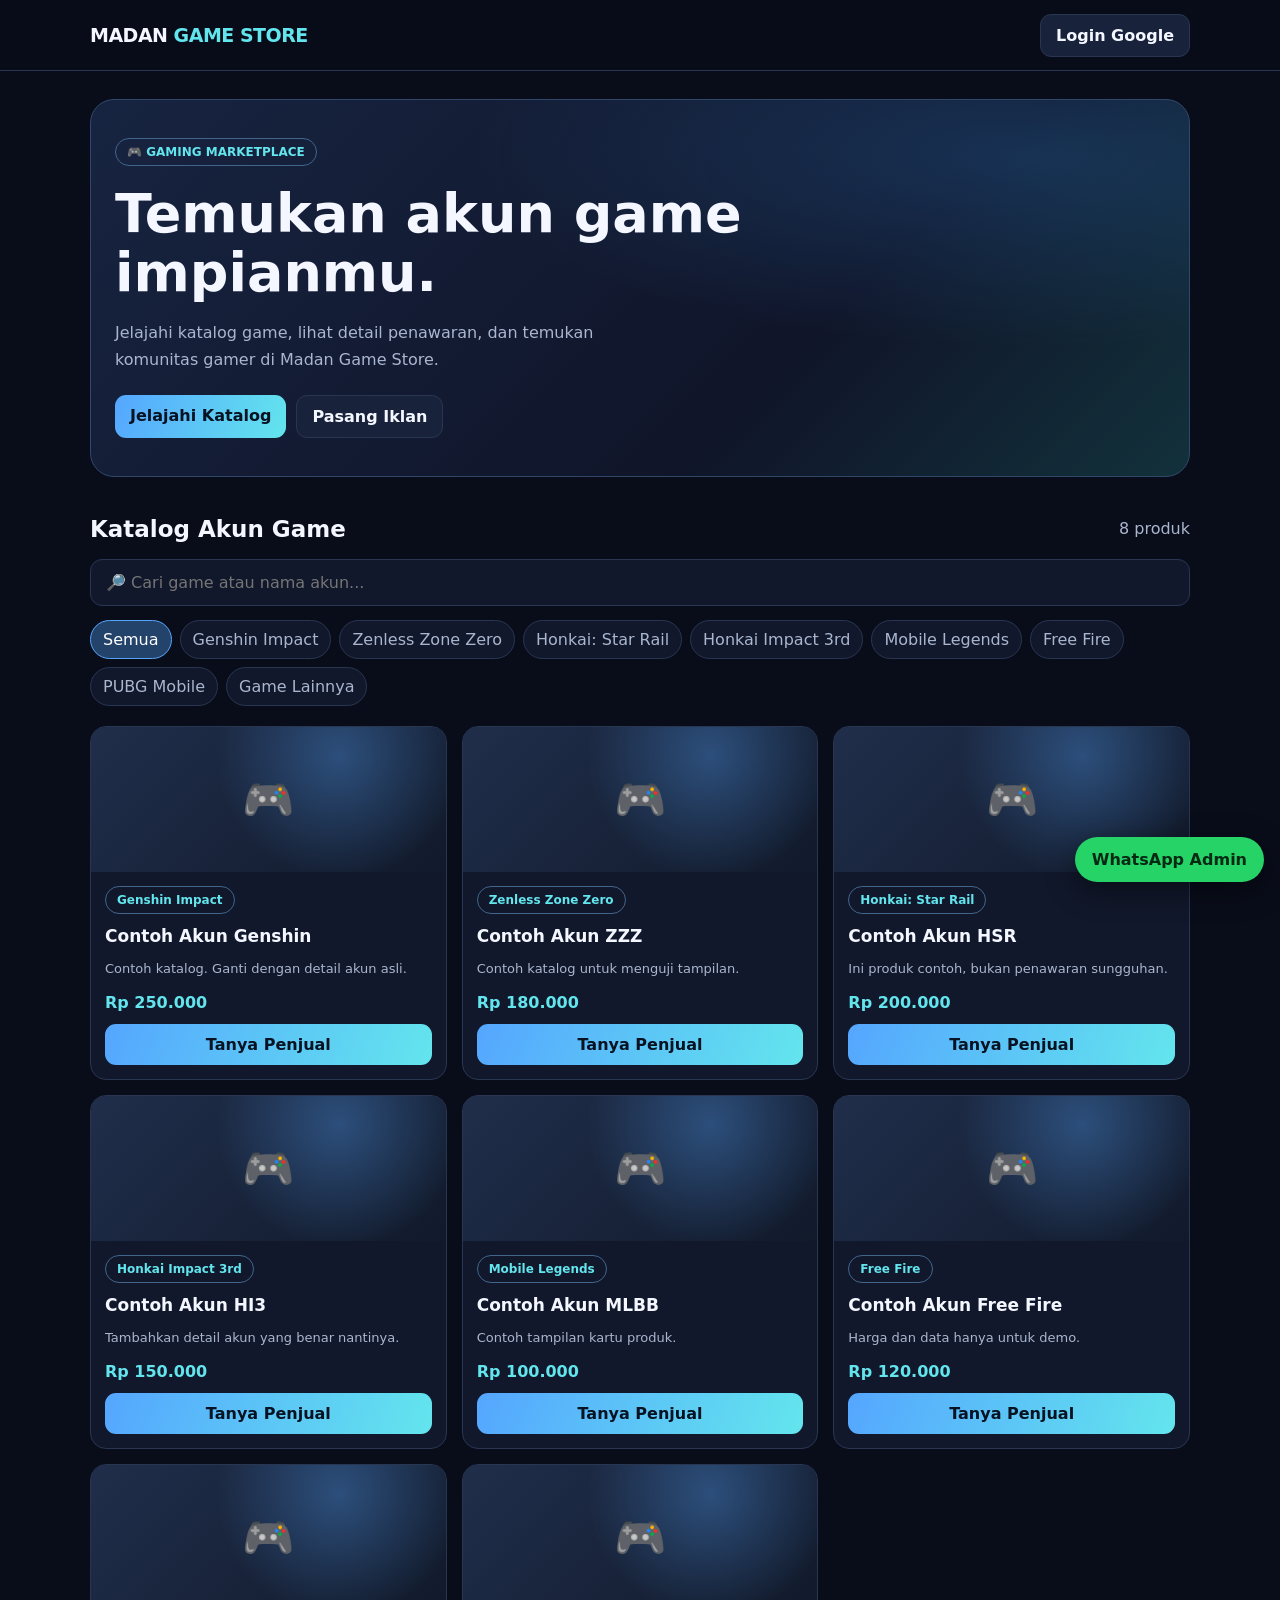
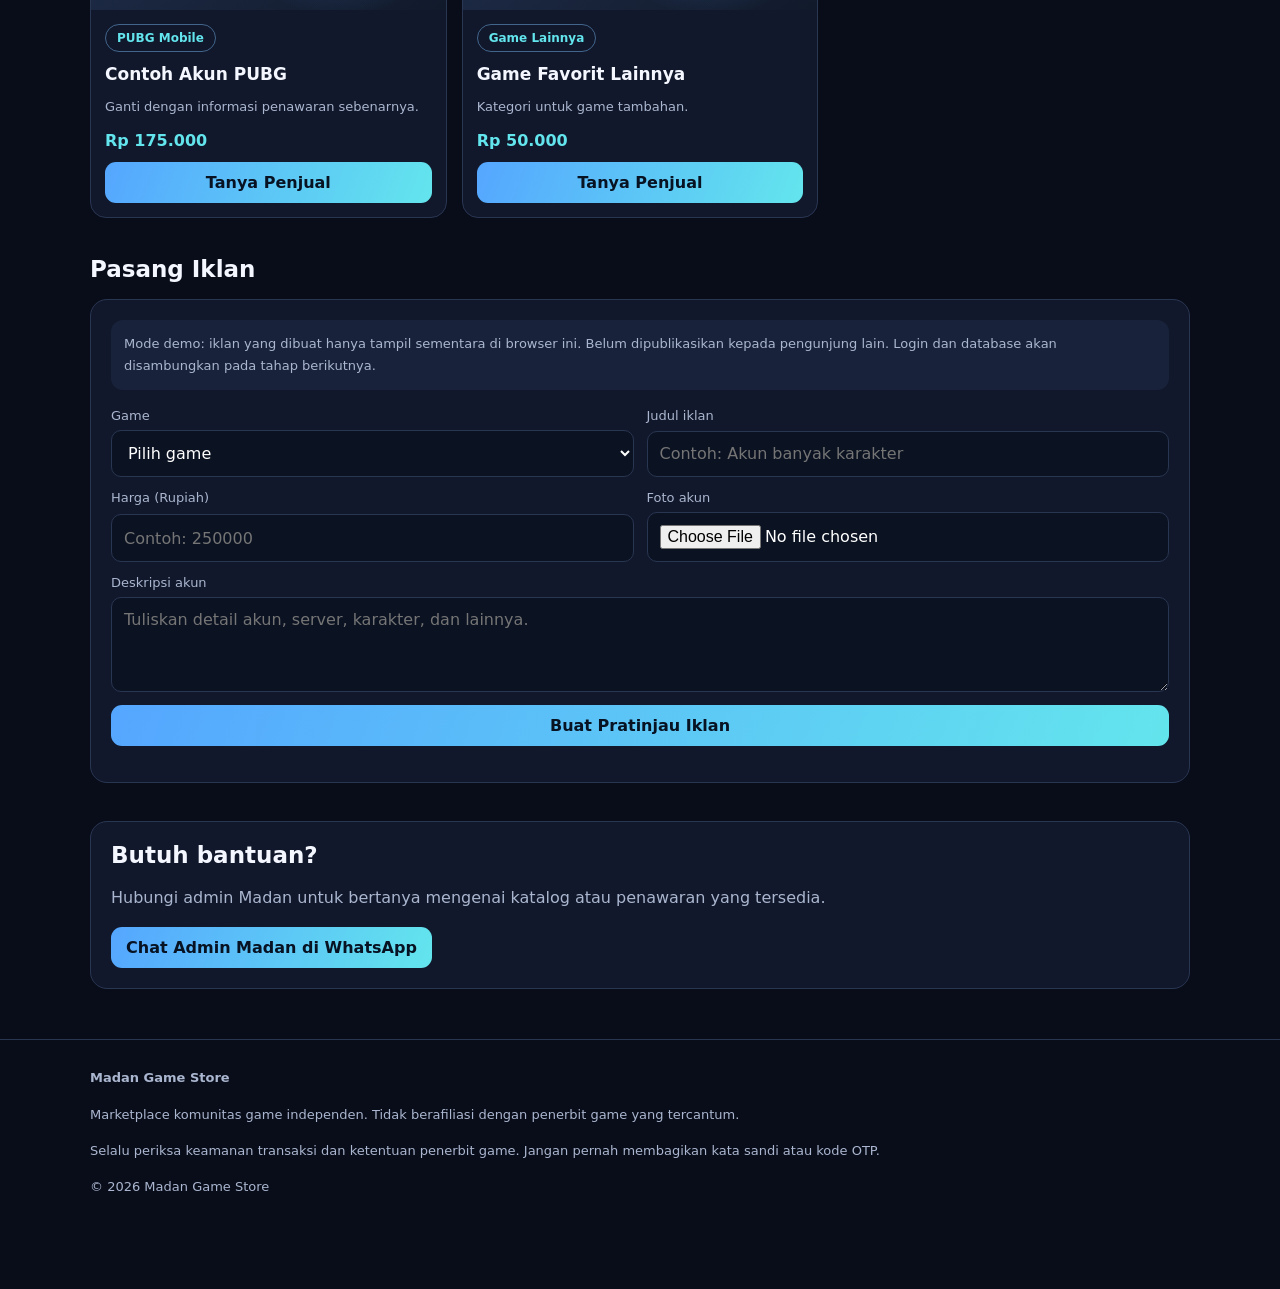
==== index.html @ a84e783e "Update firebase.js version in index.html" ====
<!DOCTYPE html>
<html lang="id">
<head>
  <meta charset="UTF-8">
  <meta name="viewport" content="width=device-width, initial-scale=1">
  <meta name="theme-color" content="#090d1a">
  <meta name="description" content="Madan Game Store - katalog dan komunitas jual beli akun game.">
  <title>Madan Game Store</title>
  <link rel="stylesheet" href="style.css">
</head>
<body>
  
<header>
  <div class="wrap nav">
    <a class="brand" href="#">
      MADAN <span>GAME STORE</span>
    </a>

    <button class="btn secondary" id="loginBtn">
      Login Google
    </button>
  </div>

  <div id="profileBox" style="display:none; align-items:center; gap:10px; margin:10px;">
    <img id="profilePhoto" src="" alt="Foto profil"
         style="width:48px;height:48px;border-radius:50%;object-fit:cover;">

    <div>
      <strong id="profileName"></strong>
      <br>
      <small id="profileEmail"></small>
    </div>
  </div>
</header>

  <main class="wrap">
    <section class="hero">
      <span class="tag">🎮 GAMING MARKETPLACE</span>
      <h1>Temukan akun game impianmu.</h1>
      <p>Jelajahi katalog game, lihat detail penawaran, dan temukan komunitas gamer di Madan Game Store.</p>
      <div class="hero-actions">
        <a href="#katalog" class="btn">Jelajahi Katalog</a>
        <a href="#posting" class="btn secondary">Pasang Iklan</a>
      </div>
    </section>

    <section id="katalog">
      <div class="section-head">
        <h2>Katalog Akun Game</h2>
        <span class="muted" id="count">0 produk</span>
      </div>
      <input class="search" id="search" placeholder="🔎 Cari game atau nama akun..." aria-label="Cari produk">
      <div class="filters" id="filters"></div>
      <div class="grid" id="products"></div>
    </section>

    <section id="posting">
      <div class="section-head"><h2>Pasang Iklan</h2></div>
      <div class="panel">
        <div class="notice">
          Mode demo: iklan yang dibuat hanya tampil sementara di browser ini. Belum dipublikasikan kepada pengunjung lain. Login dan database akan disambungkan pada tahap berikutnya.
        </div>
        <form id="postForm" class="post-form">
          <div class="form-grid">
            <div class="field">
              <label for="game">Game</label>
              <select id="game" required>
                <option value="">Pilih game</option>
                <option>Genshin Impact</option><option>Zenless Zone Zero</option>
                <option>Honkai: Star Rail</option><option>Honkai Impact 3rd</option>
                <option>Mobile Legends</option><option>Free Fire</option>
                <option>PUBG Mobile</option><option>Game Lainnya</option>
              </select>
            </div>
            <div class="field">
              <label for="title">Judul iklan</label>
              <input id="title" maxlength="70" placeholder="Contoh: Akun banyak karakter" required>
            </div>
            <div class="field">
              <label for="price">Harga (Rupiah)</label>
              <input id="price" type="number" min="1000" placeholder="Contoh: 250000" required>
            </div>
            <div class="field">
              <label for="photo">Foto akun</label>
              <input id="photo" type="file" accept="image/*">
            </div>
            <div class="field full">
              <label for="description">Deskripsi akun</label>
              <textarea id="description" maxlength="1200" placeholder="Tuliskan detail akun, server, karakter, dan lainnya." required></textarea>
            </div>
            <div class="field full"><button class="btn" type="submit">Buat Pratinjau Iklan</button></div>
          </div>
        </form>
        <p id="postStatus" class="muted" aria-live="polite"></p>
      </div>
    </section>

    <section>
      <div class="panel">
        <h2>Butuh bantuan?</h2>
        <p class="muted">Hubungi admin Madan untuk bertanya mengenai katalog atau penawaran yang tersedia.</p>
        <a class="btn" id="contactBtn" target="_blank" rel="noopener noreferrer" href="#">Chat Admin Madan di WhatsApp</a>
      </div>
    </section>
  </main>

  <footer>
    <div class="wrap">
      <strong>Madan Game Store</strong>
      <p>Marketplace komunitas game independen. Tidak berafiliasi dengan penerbit game yang tercantum.</p>
      <p>Selalu periksa keamanan transaksi dan ketentuan penerbit game. Jangan pernah membagikan kata sandi atau kode OTP.</p>
      <span>© <span id="year"></span> Madan Game Store</span>
    </div>
  </footer>
  <a class="whatsapp" id="waFloat" href="#" target="_blank" rel="noopener noreferrer">WhatsApp Admin</a>
  <script src="script.js"></script>
  <script type="module" src="firebase.js?v=3"></script>
</body>
</html>
---- style.css ----
:root {
  --bg: #090d1a; --panel: #11182b; --panel2: #18233b;
  --blue: #55a6ff; --cyan: #63e5ed; --text: #f4f7ff;
  --muted: #aab6cf; --line: #293652;
}
* { box-sizing: border-box; }
body { margin: 0; font-family: system-ui, Arial, sans-serif; background: var(--bg); color: var(--text); }
button, input, select, textarea { font: inherit; }
button { cursor: pointer; }
a { color: inherit; text-decoration: none; }
.wrap { width: min(1100px, 92%); margin: auto; }
header { position: sticky; top: 0; z-index: 5; background: #090d1aee; backdrop-filter: blur(14px); border-bottom: 1px solid var(--line); }
.nav { min-height: 70px; display: flex; align-items: center; justify-content: space-between; gap: 14px; }
.brand { font-weight: 900; font-size: 19px; letter-spacing: -.5px; }
.brand span { color: var(--cyan); }
.btn { display: inline-block; border: 0; border-radius: 11px; padding: 11px 15px; background: linear-gradient(110deg, var(--blue), var(--cyan)); color: #071222; font-weight: 800; }
.btn.secondary { background: var(--panel2); border: 1px solid var(--line); color: var(--text); }
.hero { margin-top: 28px; padding: 38px 24px; border: 1px solid #31486c; border-radius: 24px; background: radial-gradient(ellipse at 85% 15%, #2769a955, transparent 42%), linear-gradient(135deg, #172441, #101529 65%, #12313b); overflow: hidden; }
.tag { display: inline-block; border: 1px solid #42658c; color: var(--cyan); border-radius: 30px; padding: 6px 11px; font-size: 12px; font-weight: 700; }
h1 { max-width: 650px; font-size: clamp(32px, 7vw, 54px); line-height: 1.1; margin: 18px 0 12px; }
.hero p, .muted { color: var(--muted); line-height: 1.7; }
.hero p { max-width: 560px; }
.hero-actions { display: flex; flex-wrap: wrap; gap: 10px; margin-top: 22px; }
section { margin-top: 38px; }
.section-head { display: flex; justify-content: space-between; align-items: center; flex-wrap: wrap; gap: 12px; margin-bottom: 17px; }
h2 { font-size: 23px; margin: 0; } h3 { margin: 0 0 8px; font-size: 17px; }
.search { width: 100%; background: var(--panel); color: white; border: 1px solid var(--line); border-radius: 12px; padding: 13px 15px; outline-color: var(--blue); }
.filters { display: flex; flex-wrap: wrap; gap: 8px; margin: 14px 0 20px; }
.chip { padding: 9px 12px; border-radius: 30px; background: var(--panel); color: var(--muted); border: 1px solid var(--line); }
.chip.active { background: #23436a; color: white; border-color: var(--blue); }
.grid { display: grid; grid-template-columns: repeat(3, minmax(0, 1fr)); gap: 15px; }
.card { min-width: 0; border-radius: 16px; background: var(--panel); border: 1px solid var(--line); overflow: hidden; }
.cover { height: 145px; display: grid; place-items: center; background: radial-gradient(circle at 70% 20%, #55a6ff55, transparent 45%), linear-gradient(135deg, #202e4b, #111a2b); font-size: 42px; overflow: hidden; }
.cover img { width: 100%; height: 100%; object-fit: cover; }
.card-body { padding: 14px; } .card-body p { color: var(--muted); font-size: 13px; line-height: 1.6; overflow-wrap: anywhere; }
.price { font-weight: 900; color: var(--cyan); margin: 12px 0; } .card .btn { width: 100%; }
.empty { padding: 28px; text-align: center; color: var(--muted); border: 1px dashed var(--line); border-radius: 14px; }
.panel { background: var(--panel); border: 1px solid var(--line); border-radius: 17px; padding: 20px; }
.form-grid { display: grid; grid-template-columns: 1fr 1fr; gap: 13px; }
.field { display: grid; gap: 7px; } .field.full { grid-column: 1 / -1; }
.field label { font-size: 13px; color: var(--muted); }
.field input, .field select, .field textarea { width: 100%; background: #0b1222; border: 1px solid var(--line); color: white; border-radius: 10px; padding: 12px; }
.field textarea { min-height: 95px; resize: vertical; }
.notice { background: #18233b; border-radius: 12px; padding: 13px; font-size: 13px; line-height: 1.7; color: var(--muted); }
.post-form { margin-top: 18px; }
footer { margin-top: 50px; padding: 26px 0 90px; border-top: 1px solid var(--line); color: var(--muted); font-size: 13px; line-height: 1.8; }
.whatsapp { position: fixed; bottom: 18px; right: 16px; z-index: 6; border-radius: 30px; padding: 13px 17px; background: #25d366; color: #062914; font-weight: 900; box-shadow: 0 8px 30px #0007; }
@media (max-width: 760px) { .grid { grid-template-columns: repeat(2, minmax(0, 1fr)); } .cover { height: 120px; } .hero { padding: 29px 19px; } .brand { font-size: 16px; } .nav .btn { padding: 9px 11px; font-size: 13px; } }
@media (max-width: 390px) { .grid { grid-template-columns: 1fr; } .cover { height: 175px; } .form-grid { grid-template-columns: 1fr; } .field.full { grid-column: auto; } }
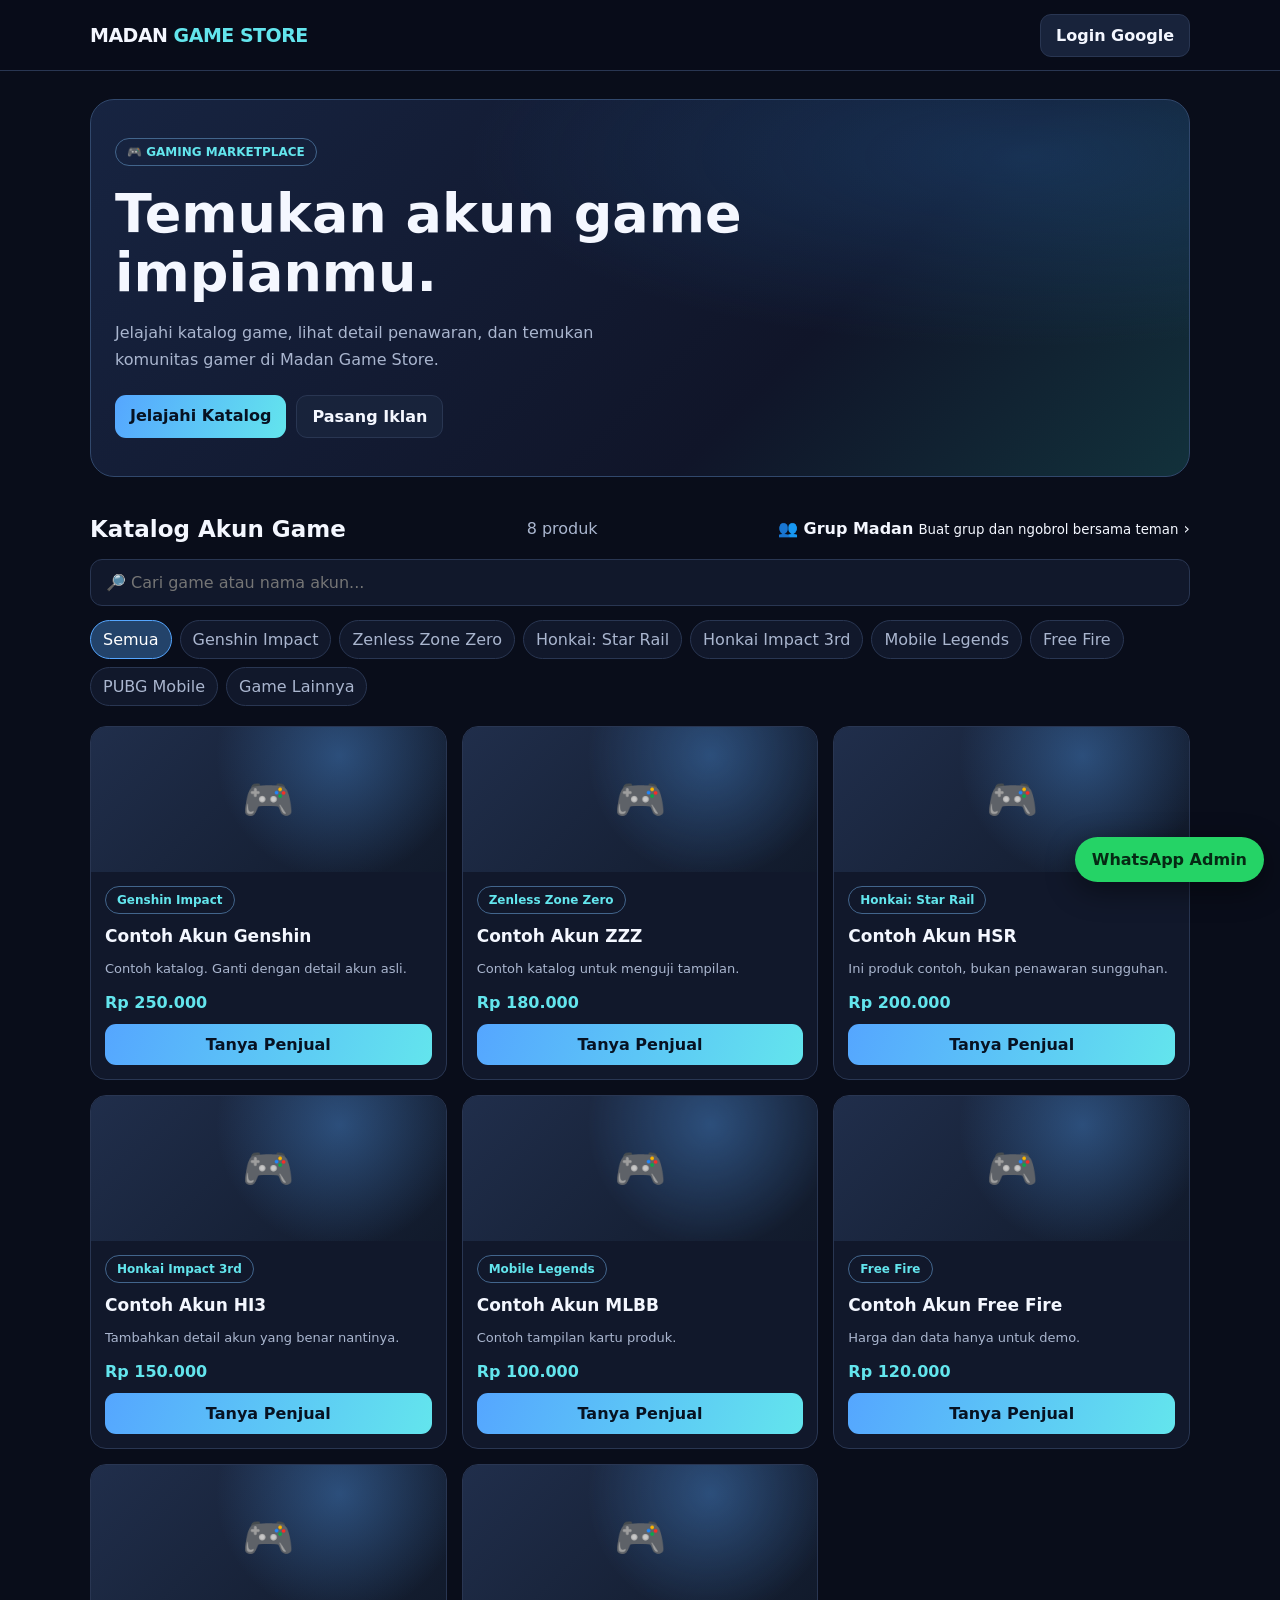
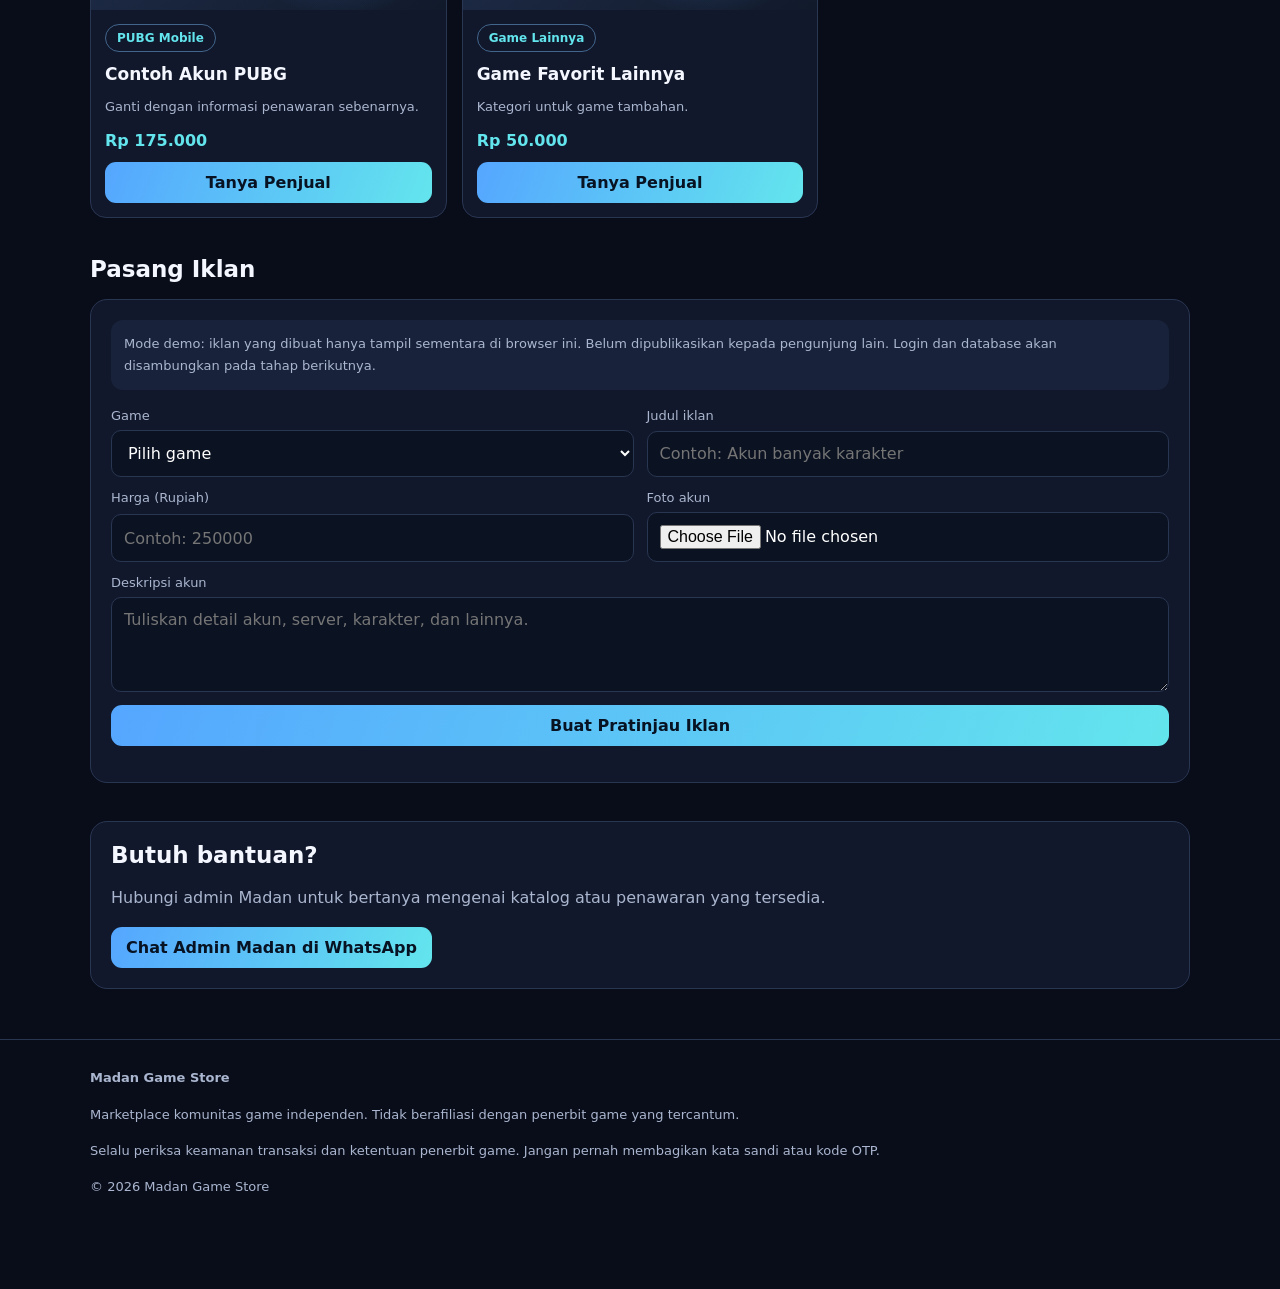
==== commit 8122a50d: "Update index.html" ====
--- a/index.html
+++ b/index.html
@@ -47,8 +47,17 @@
     <section id="katalog">
       <div class="section-head">
         <h2>Katalog Akun Game</h2>
-        <span class="muted" id="count">0 produk</span>
-      </div>
+        <span class="muted" id="count">0 produk</span>       
+<!-- Tombol Menu Grup Madan -->
+<a href="groups.html" class="madan-group-button">
+  <span class="madan-group-icon">👥</span>
+  <span class="madan-group-text">
+    <strong>Grup Madan</strong>
+    <small>Buat grup dan ngobrol bersama teman</small>
+  </span>
+  <span class="madan-group-arrow">›</span>
+</a>
+   </div>
       <input class="search" id="search" placeholder="🔎 Cari game atau nama akun..." aria-label="Cari produk">
       <div class="filters" id="filters"></div>
       <div class="grid" id="products"></div>
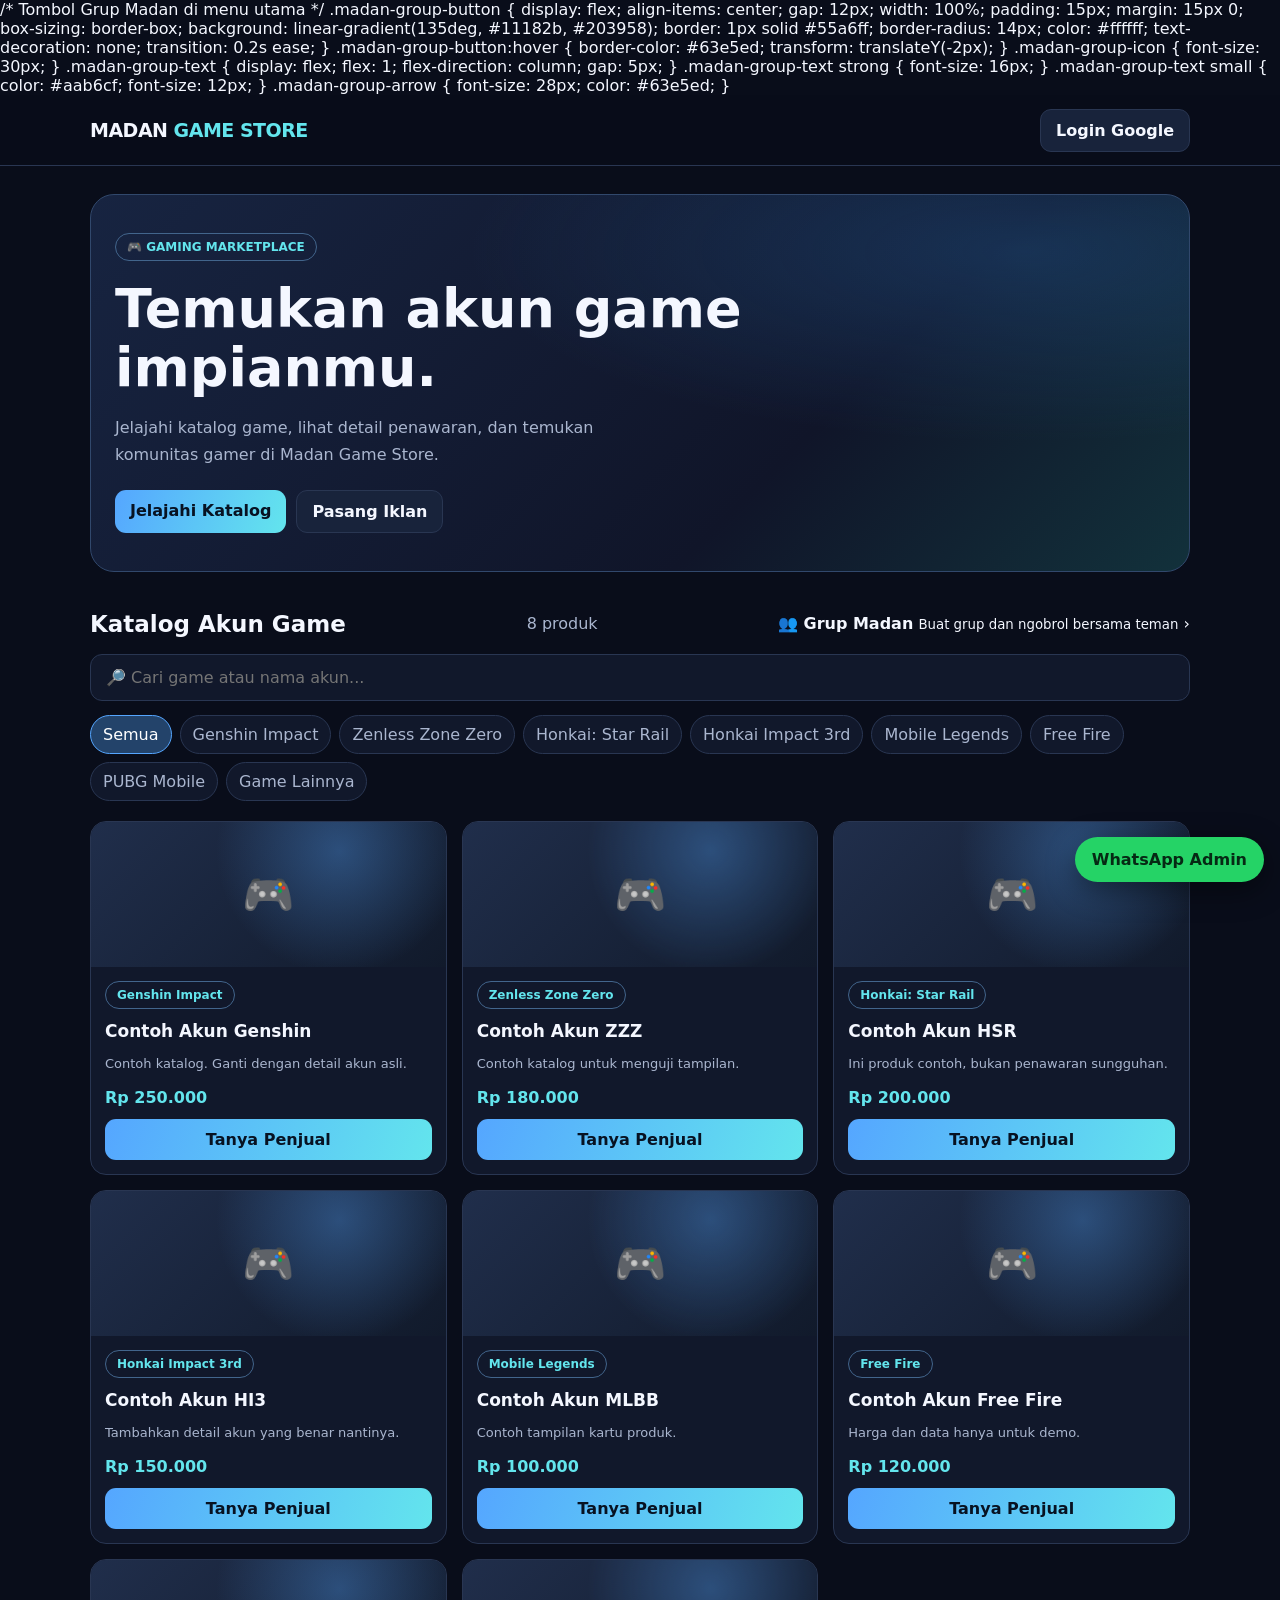
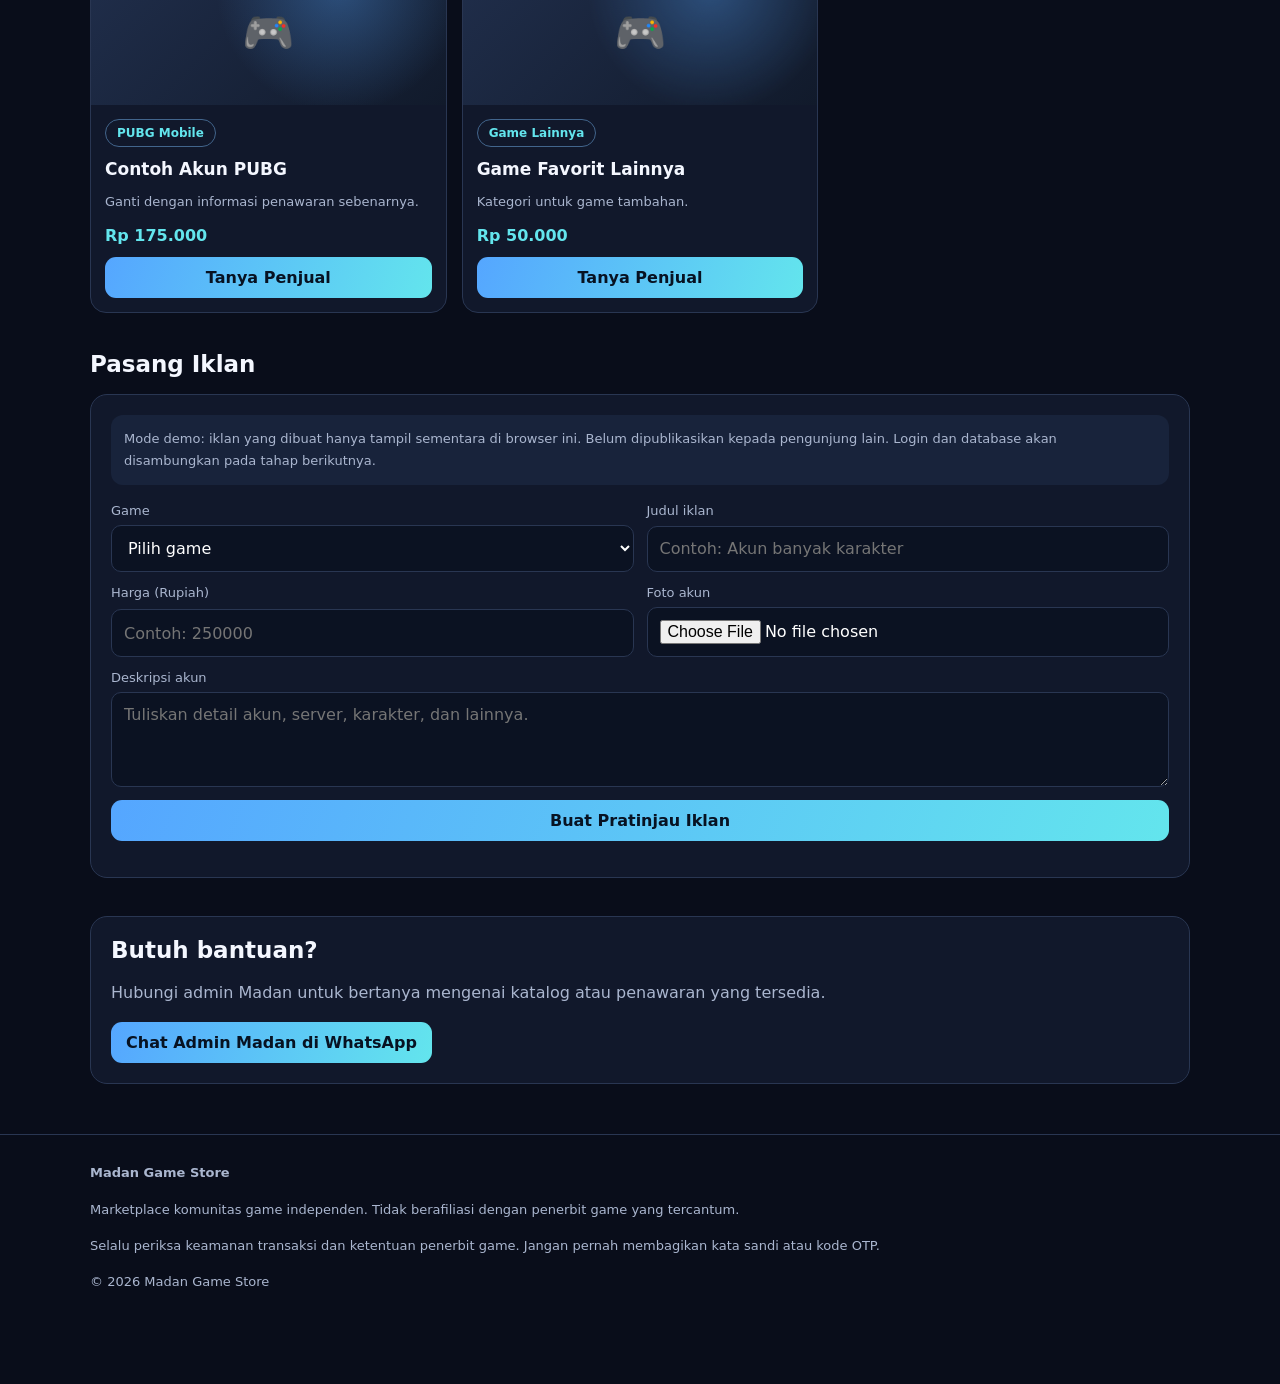
==== commit 377acd15: "Update index.html" ====
--- a/index.html
+++ b/index.html
@@ -7,6 +7,52 @@
   <meta name="description" content="Madan Game Store - katalog dan komunitas jual beli akun game.">
   <title>Madan Game Store</title>
   <link rel="stylesheet" href="style.css">
+/* Tombol Grup Madan di menu utama */
+.madan-group-button {
+  display: flex;
+  align-items: center;
+  gap: 12px;
+  width: 100%;
+  padding: 15px;
+  margin: 15px 0;
+  box-sizing: border-box;
+  background: linear-gradient(135deg, #11182b, #203958);
+  border: 1px solid #55a6ff;
+  border-radius: 14px;
+  color: #ffffff;
+  text-decoration: none;
+  transition: 0.2s ease;
+}
+
+.madan-group-button:hover {
+  border-color: #63e5ed;
+  transform: translateY(-2px);
+}
+
+.madan-group-icon {
+  font-size: 30px;
+}
+
+.madan-group-text {
+  display: flex;
+  flex: 1;
+  flex-direction: column;
+  gap: 5px;
+}
+
+.madan-group-text strong {
+  font-size: 16px;
+}
+
+.madan-group-text small {
+  color: #aab6cf;
+  font-size: 12px;
+}
+
+.madan-group-arrow {
+  font-size: 28px;
+  color: #63e5ed;
+}
 </head>
 <body>
   
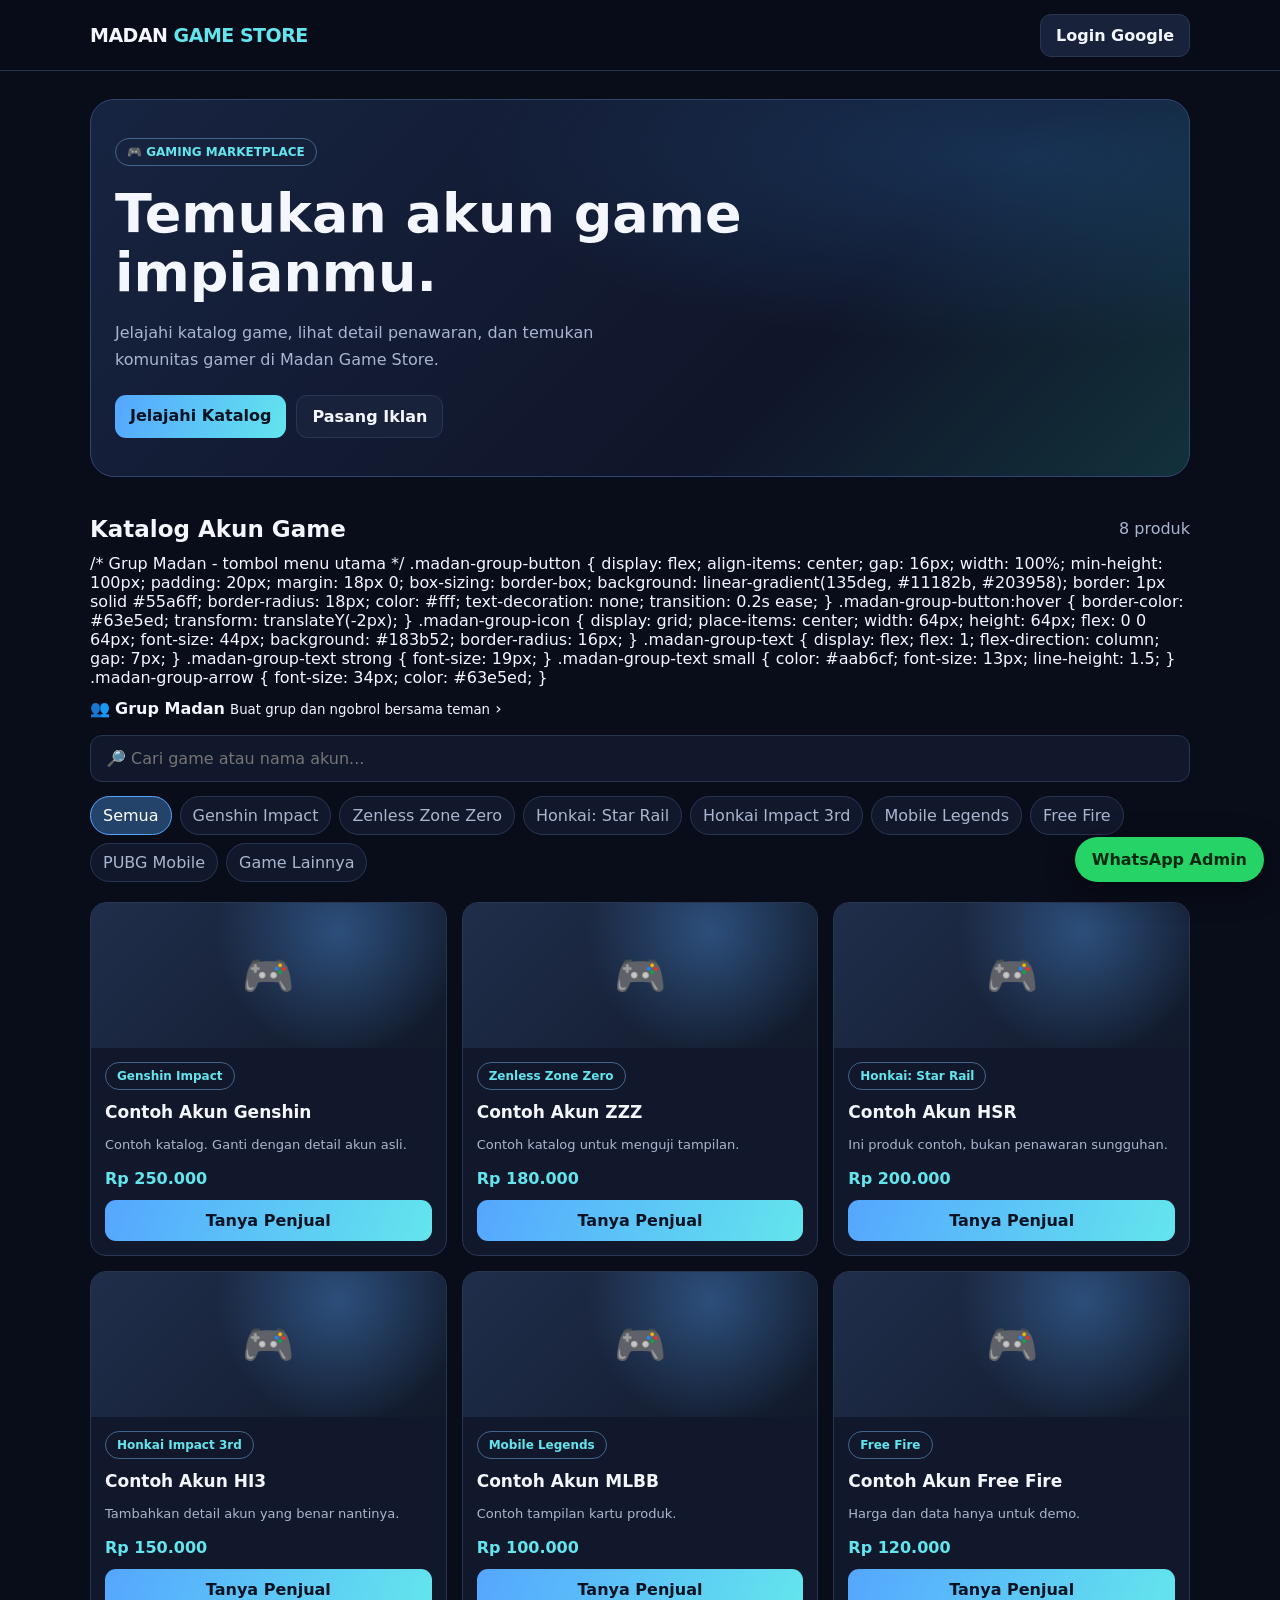
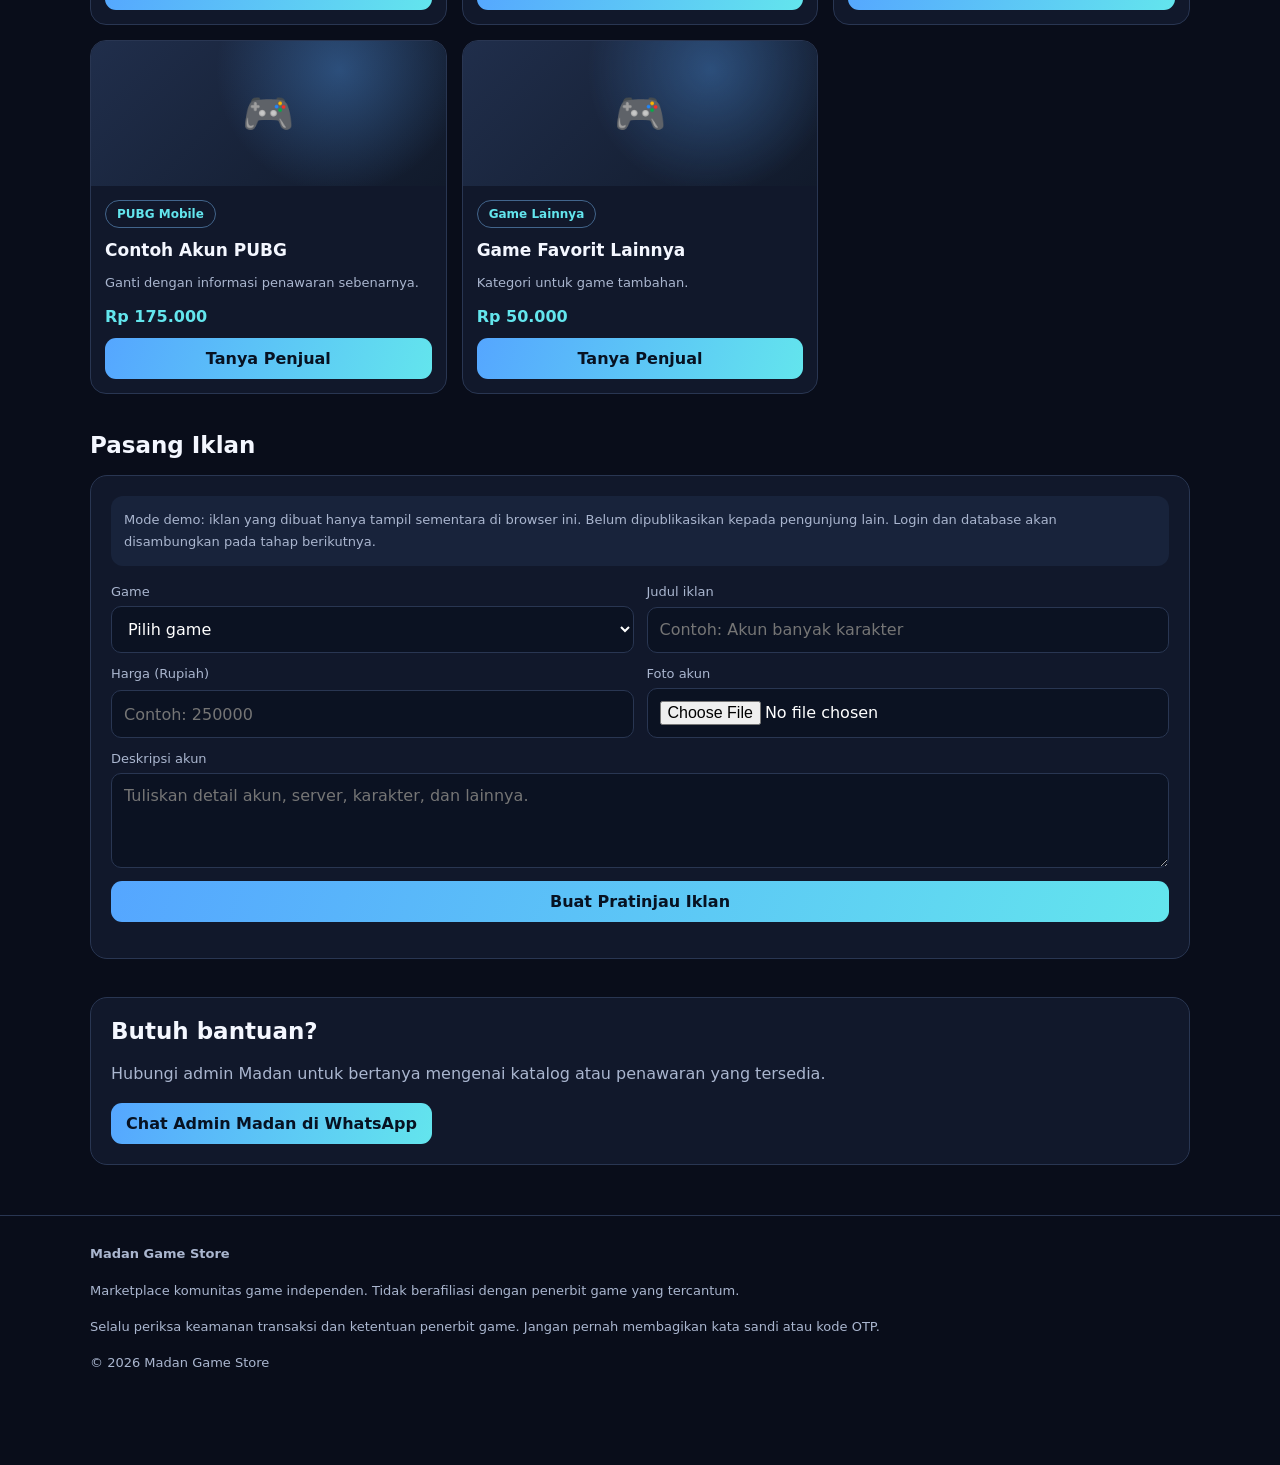
==== commit e7da92fa: "Update index.html" ====
--- a/index.html
+++ b/index.html
@@ -7,52 +7,6 @@
   <meta name="description" content="Madan Game Store - katalog dan komunitas jual beli akun game.">
   <title>Madan Game Store</title>
   <link rel="stylesheet" href="style.css">
-/* Tombol Grup Madan di menu utama */
-.madan-group-button {
-  display: flex;
-  align-items: center;
-  gap: 12px;
-  width: 100%;
-  padding: 15px;
-  margin: 15px 0;
-  box-sizing: border-box;
-  background: linear-gradient(135deg, #11182b, #203958);
-  border: 1px solid #55a6ff;
-  border-radius: 14px;
-  color: #ffffff;
-  text-decoration: none;
-  transition: 0.2s ease;
-}
-
-.madan-group-button:hover {
-  border-color: #63e5ed;
-  transform: translateY(-2px);
-}
-
-.madan-group-icon {
-  font-size: 30px;
-}
-
-.madan-group-text {
-  display: flex;
-  flex: 1;
-  flex-direction: column;
-  gap: 5px;
-}
-
-.madan-group-text strong {
-  font-size: 16px;
-}
-
-.madan-group-text small {
-  color: #aab6cf;
-  font-size: 12px;
-}
-
-.madan-group-arrow {
-  font-size: 28px;
-  color: #63e5ed;
-}
 </head>
 <body>
   
@@ -93,7 +47,62 @@
     <section id="katalog">
       <div class="section-head">
         <h2>Katalog Akun Game</h2>
-        <span class="muted" id="count">0 produk</span>       
+        <span class="muted" id="count">0 produk</span>
+        /* Grup Madan - tombol menu utama */
+.madan-group-button {
+  display: flex;
+  align-items: center;
+  gap: 16px;
+  width: 100%;
+  min-height: 100px;
+  padding: 20px;
+  margin: 18px 0;
+  box-sizing: border-box;
+  background: linear-gradient(135deg, #11182b, #203958);
+  border: 1px solid #55a6ff;
+  border-radius: 18px;
+  color: #fff;
+  text-decoration: none;
+  transition: 0.2s ease;
+}
+
+.madan-group-button:hover {
+  border-color: #63e5ed;
+  transform: translateY(-2px);
+}
+
+.madan-group-icon {
+  display: grid;
+  place-items: center;
+  width: 64px;
+  height: 64px;
+  flex: 0 0 64px;
+  font-size: 44px;
+  background: #183b52;
+  border-radius: 16px;
+}
+
+.madan-group-text {
+  display: flex;
+  flex: 1;
+  flex-direction: column;
+  gap: 7px;
+}
+
+.madan-group-text strong {
+  font-size: 19px;
+}
+
+.madan-group-text small {
+  color: #aab6cf;
+  font-size: 13px;
+  line-height: 1.5;
+}
+
+.madan-group-arrow {
+  font-size: 34px;
+  color: #63e5ed;
+}
 <!-- Tombol Menu Grup Madan -->
 <a href="groups.html" class="madan-group-button">
   <span class="madan-group-icon">👥</span>
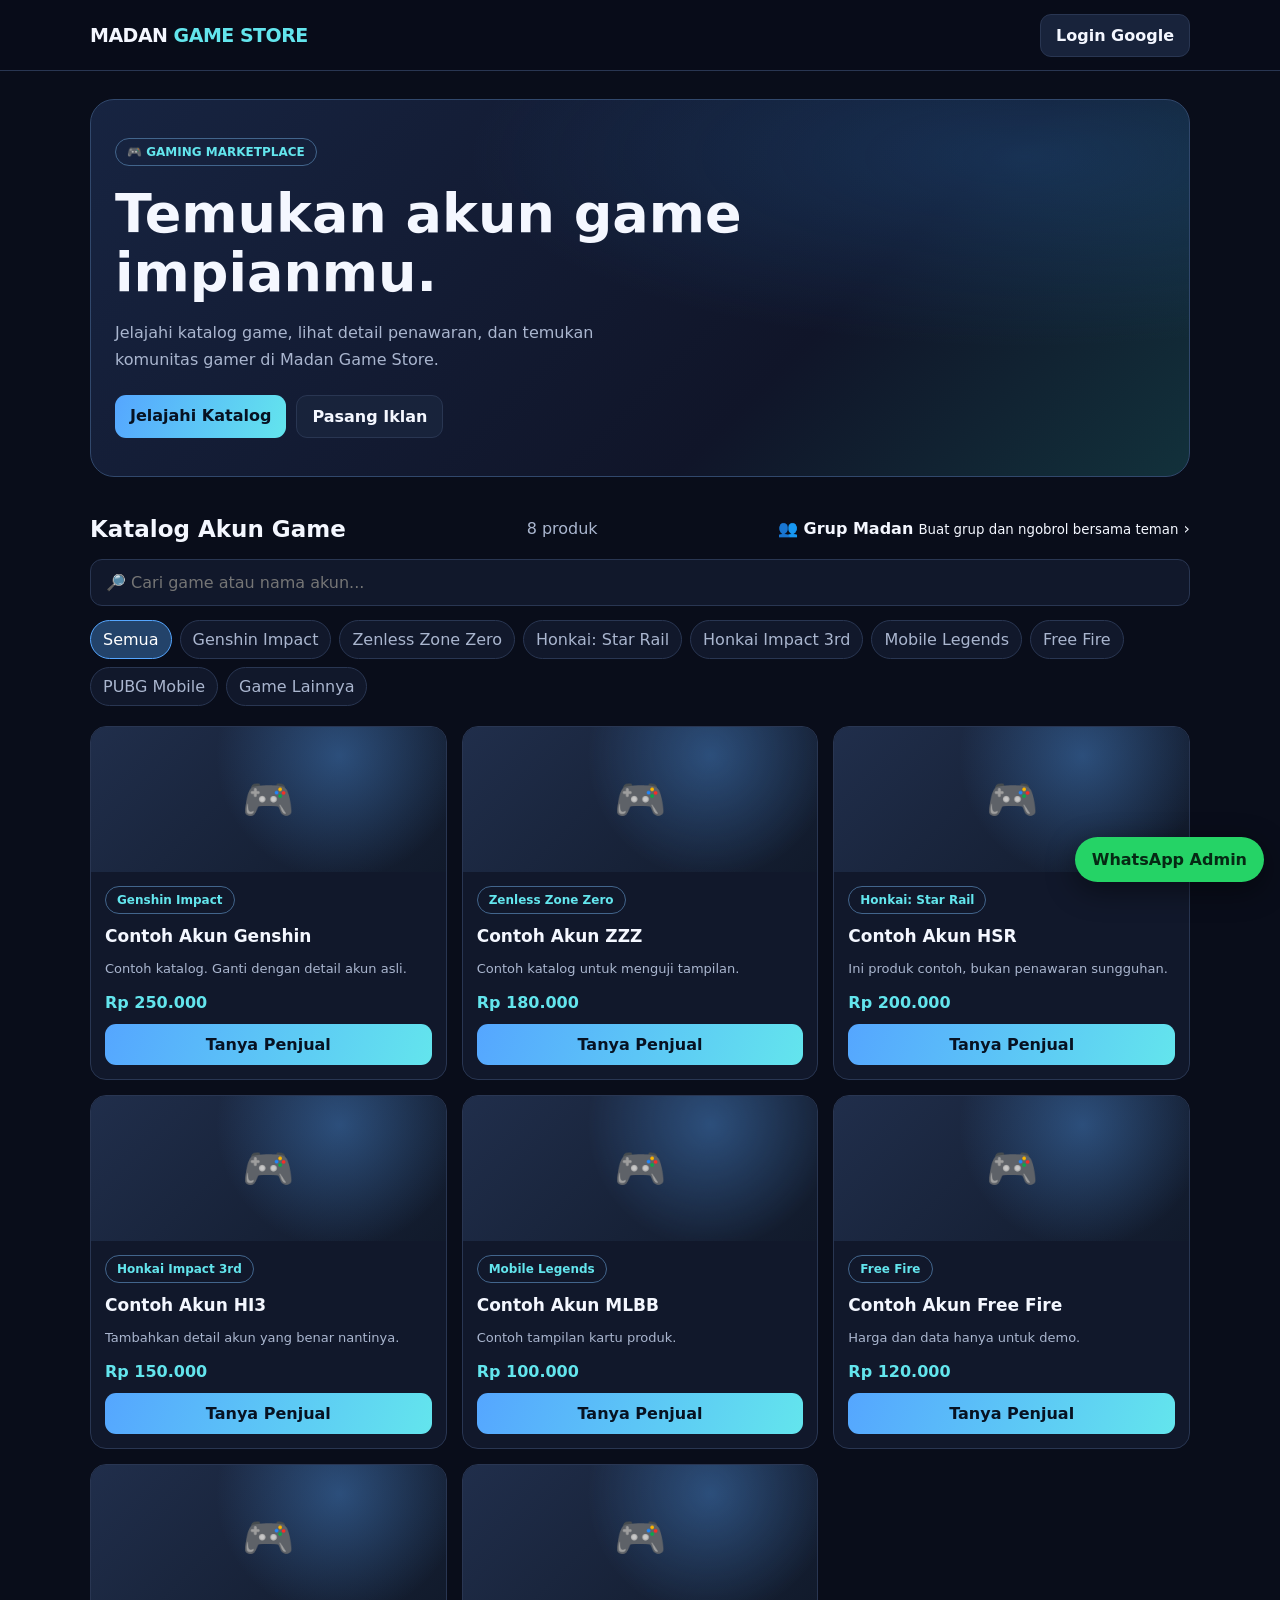
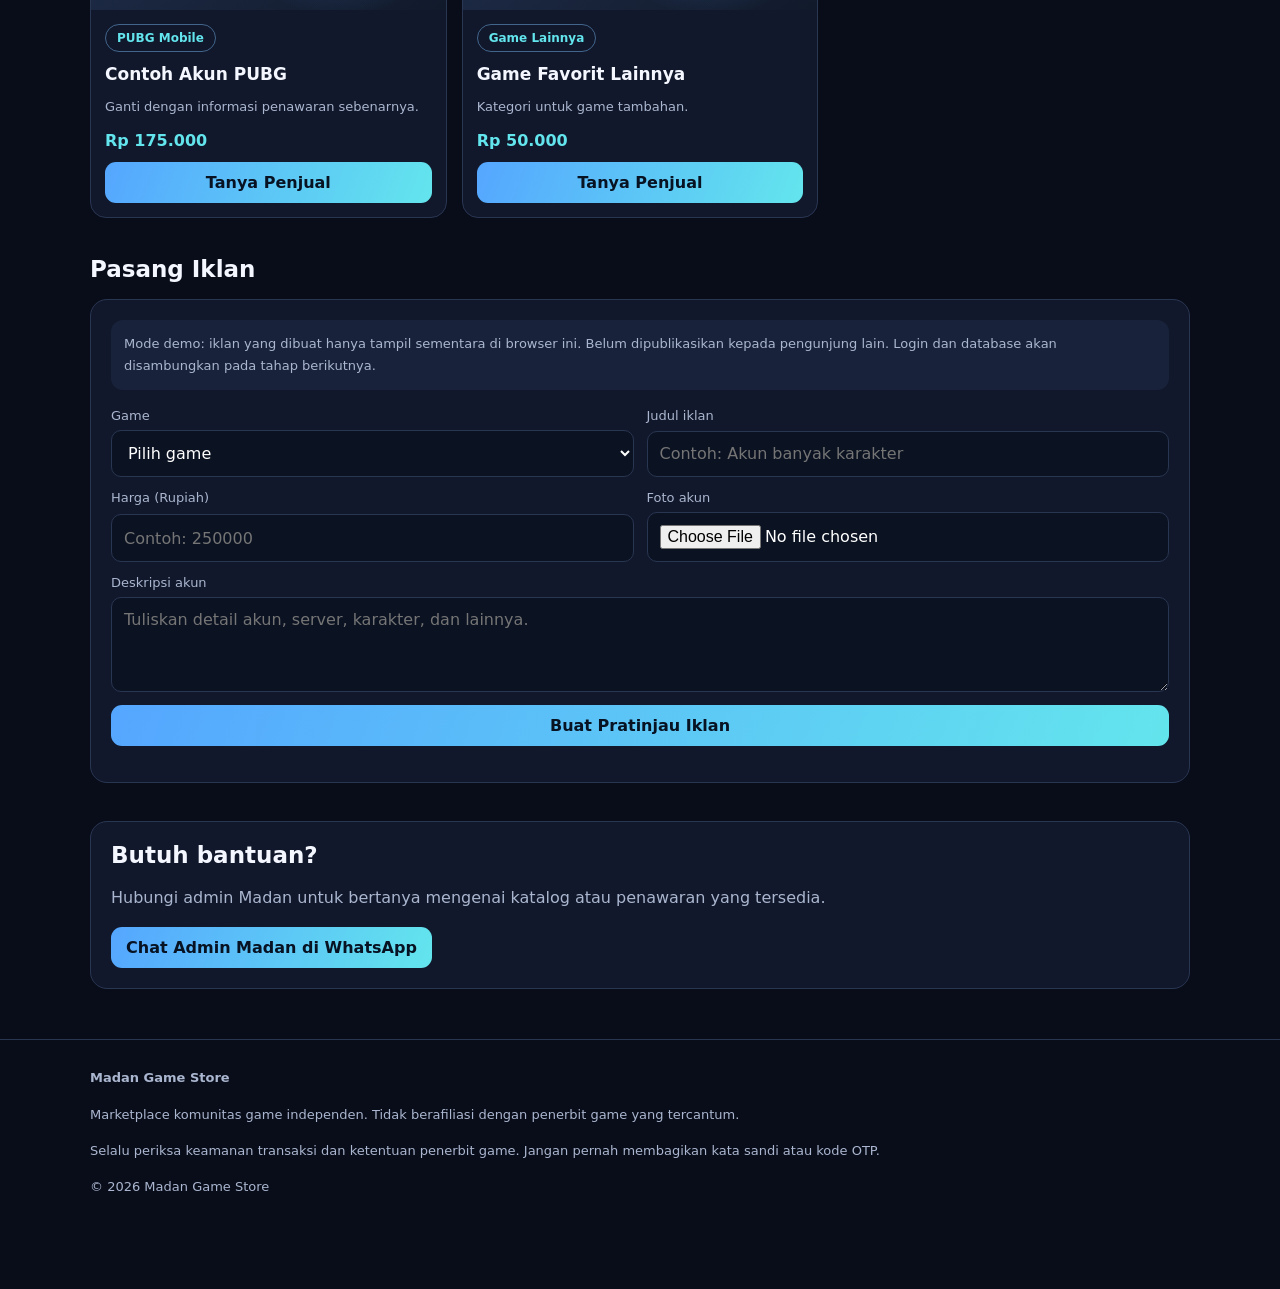
==== commit b43cc7cb: "Update index.html" ====
--- a/index.html
+++ b/index.html
@@ -48,61 +48,6 @@
       <div class="section-head">
         <h2>Katalog Akun Game</h2>
         <span class="muted" id="count">0 produk</span>
-        /* Grup Madan - tombol menu utama */
-.madan-group-button {
-  display: flex;
-  align-items: center;
-  gap: 16px;
-  width: 100%;
-  min-height: 100px;
-  padding: 20px;
-  margin: 18px 0;
-  box-sizing: border-box;
-  background: linear-gradient(135deg, #11182b, #203958);
-  border: 1px solid #55a6ff;
-  border-radius: 18px;
-  color: #fff;
-  text-decoration: none;
-  transition: 0.2s ease;
-}
-
-.madan-group-button:hover {
-  border-color: #63e5ed;
-  transform: translateY(-2px);
-}
-
-.madan-group-icon {
-  display: grid;
-  place-items: center;
-  width: 64px;
-  height: 64px;
-  flex: 0 0 64px;
-  font-size: 44px;
-  background: #183b52;
-  border-radius: 16px;
-}
-
-.madan-group-text {
-  display: flex;
-  flex: 1;
-  flex-direction: column;
-  gap: 7px;
-}
-
-.madan-group-text strong {
-  font-size: 19px;
-}
-
-.madan-group-text small {
-  color: #aab6cf;
-  font-size: 13px;
-  line-height: 1.5;
-}
-
-.madan-group-arrow {
-  font-size: 34px;
-  color: #63e5ed;
-}
 <!-- Tombol Menu Grup Madan -->
 <a href="groups.html" class="madan-group-button">
   <span class="madan-group-icon">👥</span>
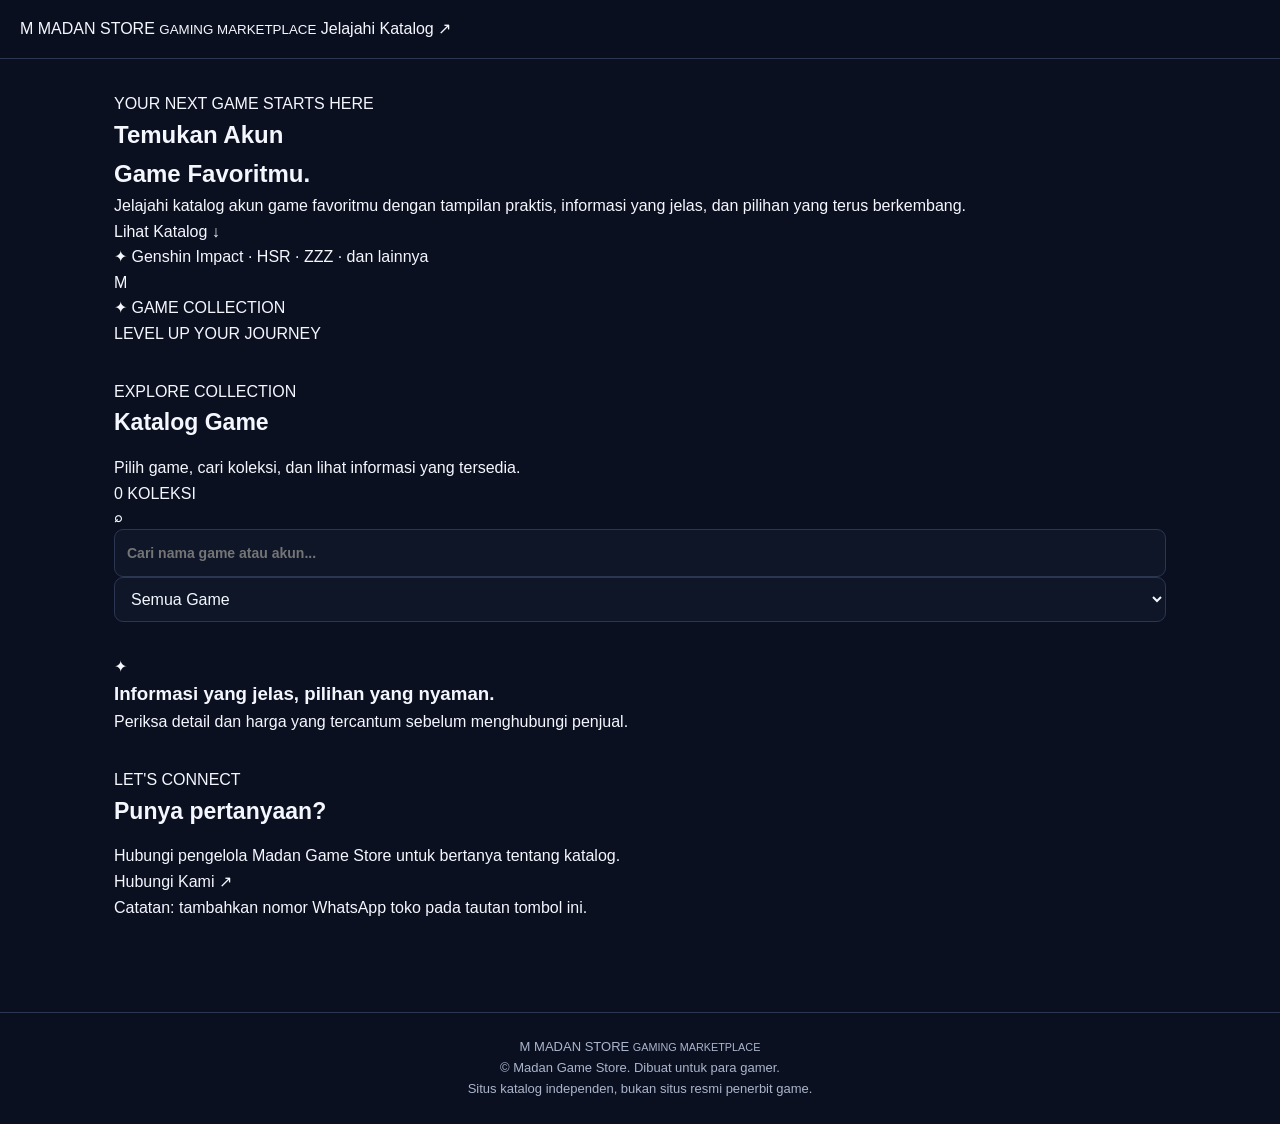
==== commit 6f52d84b: "Update index.html" ====
--- a/index.html
+++ b/index.html
@@ -1,128 +1,108 @@
+
 <!DOCTYPE html>
 <html lang="id">
 <head>
   <meta charset="UTF-8">
-  <meta name="viewport" content="width=device-width, initial-scale=1">
-  <meta name="theme-color" content="#090d1a">
-  <meta name="description" content="Madan Game Store - katalog dan komunitas jual beli akun game.">
-  <title>Madan Game Store</title>
+  <meta name="viewport" content="width=device-width, initial-scale=1.0">
+  <meta name="theme-color" content="#080b16">
+  <meta name="description" content="Madan Game Store - katalog informasi akun game favorit.">
+  <title>Madan Game Store | Gaming Marketplace</title>
   <link rel="stylesheet" href="style.css">
+  <script src="script.js" defer></script>
 </head>
 <body>
-  
-<header>
-  <div class="wrap nav">
-    <a class="brand" href="#">
-      MADAN <span>GAME STORE</span>
+  <header class="navbar">
+    <a class="brand" href="#beranda">
+      <span class="brand-icon">M</span>
+      <span>MADAN<span class="brand-accent"> STORE</span>
+        <small>GAMING MARKETPLACE</small>
+      </span>
     </a>
+    <a class="nav-link" href="#katalog">Jelajahi Katalog ↗</a>
+  </header>
 
-    <button class="btn secondary" id="loginBtn">
-      Login Google
-    </button>
-  </div>
-
-  <div id="profileBox" style="display:none; align-items:center; gap:10px; margin:10px;">
-    <img id="profilePhoto" src="" alt="Foto profil"
-         style="width:48px;height:48px;border-radius:50%;object-fit:cover;">
-
-    <div>
-      <strong id="profileName"></strong>
-      <br>
-      <small id="profileEmail"></small>
-    </div>
-  </div>
-</header>
-
-  <main class="wrap">
-    <section class="hero">
-      <span class="tag">🎮 GAMING MARKETPLACE</span>
-      <h1>Temukan akun game impianmu.</h1>
-      <p>Jelajahi katalog game, lihat detail penawaran, dan temukan komunitas gamer di Madan Game Store.</p>
-      <div class="hero-actions">
-        <a href="#katalog" class="btn">Jelajahi Katalog</a>
-        <a href="#posting" class="btn secondary">Pasang Iklan</a>
+  <main>
+    <section class="hero" id="beranda">
+      <div class="hero-content">
+        <span class="eyebrow"><span class="live-dot"></span> YOUR NEXT GAME STARTS HERE</span>
+        <h1>Temukan Akun<br>Game <span>Favoritmu.</span></h1>
+        <p class="hero-desc">
+          Jelajahi katalog akun game favoritmu dengan tampilan praktis,
+          informasi yang jelas, dan pilihan yang terus berkembang.
+        </p>
+        <a class="primary-button" href="#katalog">Lihat Katalog <span>↓</span></a>
+        <div class="hero-note">
+          <span>✦</span> Genshin Impact · HSR · ZZZ · dan lainnya
+        </div>
+      </div>
+      <div class="hero-art" aria-hidden="true">
+        <div class="orb orb-one"></div>
+        <div class="orb orb-two"></div>
+        <div class="hero-symbol">M</div>
+        <div class="floating-tag tag-top">✦ GAME COLLECTION</div>
+        <div class="floating-tag tag-bottom">LEVEL UP YOUR JOURNEY</div>
       </div>
     </section>
 
-    <section id="katalog">
-      <div class="section-head">
-        <h2>Katalog Akun Game</h2>
-        <span class="muted" id="count">0 produk</span>
-<!-- Tombol Menu Grup Madan -->
-<a href="groups.html" class="madan-group-button">
-  <span class="madan-group-icon">👥</span>
-  <span class="madan-group-text">
-    <strong>Grup Madan</strong>
-    <small>Buat grup dan ngobrol bersama teman</small>
-  </span>
-  <span class="madan-group-arrow">›</span>
-</a>
-   </div>
-      <input class="search" id="search" placeholder="🔎 Cari game atau nama akun..." aria-label="Cari produk">
-      <div class="filters" id="filters"></div>
-      <div class="grid" id="products"></div>
+    <section class="catalog section" id="katalog">
+      <div class="section-heading">
+        <div>
+          <span class="eyebrow">EXPLORE COLLECTION</span>
+          <h2>Katalog <span>Game</span></h2>
+          <p>Pilih game, cari koleksi, dan lihat informasi yang tersedia.</p>
+        </div>
+        <div class="catalog-count"><span id="resultCount">0</span> KOLEKSI</div>
+      </div>
+
+      <div class="toolbar">
+        <label class="search-box">
+          <span>⌕</span>
+          <input id="search" type="search" placeholder="Cari nama game atau akun..." aria-label="Cari katalog">
+        </label>
+        <select id="filter" aria-label="Filter game">
+          <option value="all">Semua Game</option>
+          <option value="Genshin Impact">Genshin Impact</option>
+          <option value="Honkai: Star Rail">Honkai: Star Rail</option>
+          <option value="Zenless Zone Zero">Zenless Zone Zero</option>
+          <option value="Honkai Impact 3rd">Honkai Impact 3rd</option>
+          <option value="Mobile Legends: Bang Bang">Mobile Legends</option>
+          <option value="Free Fire">Free Fire</option>
+          <option value="PUBG Mobile">PUBG Mobile</option>
+          <option value="Game Lainnya">Game Lainnya</option>
+        </select>
+      </div>
+
+      <div id="products" class="products-grid" aria-live="polite"></div>
     </section>
 
-    <section id="posting">
-      <div class="section-head"><h2>Pasang Iklan</h2></div>
-      <div class="panel">
-        <div class="notice">
-          Mode demo: iklan yang dibuat hanya tampil sementara di browser ini. Belum dipublikasikan kepada pengunjung lain. Login dan database akan disambungkan pada tahap berikutnya.
-        </div>
-        <form id="postForm" class="post-form">
-          <div class="form-grid">
-            <div class="field">
-              <label for="game">Game</label>
-              <select id="game" required>
-                <option value="">Pilih game</option>
-                <option>Genshin Impact</option><option>Zenless Zone Zero</option>
-                <option>Honkai: Star Rail</option><option>Honkai Impact 3rd</option>
-                <option>Mobile Legends</option><option>Free Fire</option>
-                <option>PUBG Mobile</option><option>Game Lainnya</option>
-              </select>
-            </div>
-            <div class="field">
-              <label for="title">Judul iklan</label>
-              <input id="title" maxlength="70" placeholder="Contoh: Akun banyak karakter" required>
-            </div>
-            <div class="field">
-              <label for="price">Harga (Rupiah)</label>
-              <input id="price" type="number" min="1000" placeholder="Contoh: 250000" required>
-            </div>
-            <div class="field">
-              <label for="photo">Foto akun</label>
-              <input id="photo" type="file" accept="image/*">
-            </div>
-            <div class="field full">
-              <label for="description">Deskripsi akun</label>
-              <textarea id="description" maxlength="1200" placeholder="Tuliskan detail akun, server, karakter, dan lainnya." required></textarea>
-            </div>
-            <div class="field full"><button class="btn" type="submit">Buat Pratinjau Iklan</button></div>
-          </div>
-        </form>
-        <p id="postStatus" class="muted" aria-live="polite"></p>
+    <section class="info-strip section">
+      <div class="info-icon">✦</div>
+      <div>
+        <h3>Informasi yang jelas, pilihan yang nyaman.</h3>
+        <p>Periksa detail dan harga yang tercantum sebelum menghubungi penjual.</p>
       </div>
     </section>
 
-    <section>
-      <div class="panel">
-        <h2>Butuh bantuan?</h2>
-        <p class="muted">Hubungi admin Madan untuk bertanya mengenai katalog atau penawaran yang tersedia.</p>
-        <a class="btn" id="contactBtn" target="_blank" rel="noopener noreferrer" href="#">Chat Admin Madan di WhatsApp</a>
-      </div>
+    <section class="contact section" id="kontak">
+      <span class="eyebrow">LET'S CONNECT</span>
+      <h2>Punya pertanyaan?</h2>
+      <p>Hubungi pengelola Madan Game Store untuk bertanya tentang katalog.</p>
+      <a class="primary-button" href="https://wa.me/" target="_blank" rel="noopener noreferrer">
+        Hubungi Kami ↗
+      </a>
+      <p class="contact-note">Catatan: tambahkan nomor WhatsApp toko pada tautan tombol ini.</p>
     </section>
   </main>
 
-  <footer>
-    <div class="wrap">
-      <strong>Madan Game Store</strong>
-      <p>Marketplace komunitas game independen. Tidak berafiliasi dengan penerbit game yang tercantum.</p>
-      <p>Selalu periksa keamanan transaksi dan ketentuan penerbit game. Jangan pernah membagikan kata sandi atau kode OTP.</p>
-      <span>© <span id="year"></span> Madan Game Store</span>
-    </div>
+  <footer class="footer">
+    <a class="brand footer-brand" href="#beranda">
+      <span class="brand-icon">M</span>
+      <span>MADAN<span class="brand-accent"> STORE</span>
+        <small>GAMING MARKETPLACE</small>
+      </span>
+    </a>
+    <p>© <span id="year"></span> Madan Game Store. Dibuat untuk para gamer.</p>
+    <p class="disclaimer">Situs katalog independen, bukan situs resmi penerbit game.</p>
   </footer>
-  <a class="whatsapp" id="waFloat" href="#" target="_blank" rel="noopener noreferrer">WhatsApp Admin</a>
-  <script src="script.js"></script>
-  <script type="module" src="firebase.js?v=3"></script>
 </body>
-</html>
+  </html>
--- a/style.css
+++ b/style.css
@@ -1,49 +1,373 @@
+
+/* ========================================
+   MADAN GAME STORE - STYLE UTAMA
+   ======================================== */
+
+* {
+  box-sizing: border-box;
+  margin: 0;
+  padding: 0;
+}
+
 :root {
-  --bg: #090d1a; --panel: #11182b; --panel2: #18233b;
-  --blue: #55a6ff; --cyan: #63e5ed; --text: #f4f7ff;
-  --muted: #aab6cf; --line: #293652;
-}
-* { box-sizing: border-box; }
-body { margin: 0; font-family: system-ui, Arial, sans-serif; background: var(--bg); color: var(--text); }
-button, input, select, textarea { font: inherit; }
-button { cursor: pointer; }
-a { color: inherit; text-decoration: none; }
-.wrap { width: min(1100px, 92%); margin: auto; }
-header { position: sticky; top: 0; z-index: 5; background: #090d1aee; backdrop-filter: blur(14px); border-bottom: 1px solid var(--line); }
-.nav { min-height: 70px; display: flex; align-items: center; justify-content: space-between; gap: 14px; }
-.brand { font-weight: 900; font-size: 19px; letter-spacing: -.5px; }
-.brand span { color: var(--cyan); }
-.btn { display: inline-block; border: 0; border-radius: 11px; padding: 11px 15px; background: linear-gradient(110deg, var(--blue), var(--cyan)); color: #071222; font-weight: 800; }
-.btn.secondary { background: var(--panel2); border: 1px solid var(--line); color: var(--text); }
-.hero { margin-top: 28px; padding: 38px 24px; border: 1px solid #31486c; border-radius: 24px; background: radial-gradient(ellipse at 85% 15%, #2769a955, transparent 42%), linear-gradient(135deg, #172441, #101529 65%, #12313b); overflow: hidden; }
-.tag { display: inline-block; border: 1px solid #42658c; color: var(--cyan); border-radius: 30px; padding: 6px 11px; font-size: 12px; font-weight: 700; }
-h1 { max-width: 650px; font-size: clamp(32px, 7vw, 54px); line-height: 1.1; margin: 18px 0 12px; }
-.hero p, .muted { color: var(--muted); line-height: 1.7; }
-.hero p { max-width: 560px; }
-.hero-actions { display: flex; flex-wrap: wrap; gap: 10px; margin-top: 22px; }
-section { margin-top: 38px; }
-.section-head { display: flex; justify-content: space-between; align-items: center; flex-wrap: wrap; gap: 12px; margin-bottom: 17px; }
-h2 { font-size: 23px; margin: 0; } h3 { margin: 0 0 8px; font-size: 17px; }
-.search { width: 100%; background: var(--panel); color: white; border: 1px solid var(--line); border-radius: 12px; padding: 13px 15px; outline-color: var(--blue); }
-.filters { display: flex; flex-wrap: wrap; gap: 8px; margin: 14px 0 20px; }
-.chip { padding: 9px 12px; border-radius: 30px; background: var(--panel); color: var(--muted); border: 1px solid var(--line); }
-.chip.active { background: #23436a; color: white; border-color: var(--blue); }
-.grid { display: grid; grid-template-columns: repeat(3, minmax(0, 1fr)); gap: 15px; }
-.card { min-width: 0; border-radius: 16px; background: var(--panel); border: 1px solid var(--line); overflow: hidden; }
-.cover { height: 145px; display: grid; place-items: center; background: radial-gradient(circle at 70% 20%, #55a6ff55, transparent 45%), linear-gradient(135deg, #202e4b, #111a2b); font-size: 42px; overflow: hidden; }
-.cover img { width: 100%; height: 100%; object-fit: cover; }
-.card-body { padding: 14px; } .card-body p { color: var(--muted); font-size: 13px; line-height: 1.6; overflow-wrap: anywhere; }
-.price { font-weight: 900; color: var(--cyan); margin: 12px 0; } .card .btn { width: 100%; }
-.empty { padding: 28px; text-align: center; color: var(--muted); border: 1px dashed var(--line); border-radius: 14px; }
-.panel { background: var(--panel); border: 1px solid var(--line); border-radius: 17px; padding: 20px; }
-.form-grid { display: grid; grid-template-columns: 1fr 1fr; gap: 13px; }
-.field { display: grid; gap: 7px; } .field.full { grid-column: 1 / -1; }
-.field label { font-size: 13px; color: var(--muted); }
-.field input, .field select, .field textarea { width: 100%; background: #0b1222; border: 1px solid var(--line); color: white; border-radius: 10px; padding: 12px; }
-.field textarea { min-height: 95px; resize: vertical; }
-.notice { background: #18233b; border-radius: 12px; padding: 13px; font-size: 13px; line-height: 1.7; color: var(--muted); }
-.post-form { margin-top: 18px; }
-footer { margin-top: 50px; padding: 26px 0 90px; border-top: 1px solid var(--line); color: var(--muted); font-size: 13px; line-height: 1.8; }
-.whatsapp { position: fixed; bottom: 18px; right: 16px; z-index: 6; border-radius: 30px; padding: 13px 17px; background: #25d366; color: #062914; font-weight: 900; box-shadow: 0 8px 30px #0007; }
-@media (max-width: 760px) { .grid { grid-template-columns: repeat(2, minmax(0, 1fr)); } .cover { height: 120px; } .hero { padding: 29px 19px; } .brand { font-size: 16px; } .nav .btn { padding: 9px 11px; font-size: 13px; } }
-@media (max-width: 390px) { .grid { grid-template-columns: 1fr; } .cover { height: 175px; } .form-grid { grid-template-columns: 1fr; } .field.full { grid-column: auto; } }
+  --bg: #0b1020;
+  --card: #151d32;
+  --card-light: #1c2740;
+  --text: #f5f7ff;
+  --muted: #aab5cc;
+  --primary: #7c5cff;
+  --primary-hover: #6545ed;
+  --border: #2b3652;
+  --success: #39d98a;
+}
+
+html {
+  scroll-behavior: smooth;
+}
+
+body {
+  font-family: Arial, Helvetica, sans-serif;
+  background: var(--bg);
+  color: var(--text);
+  line-height: 1.6;
+  min-height: 100vh;
+}
+
+img {
+  max-width: 100%;
+}
+
+a {
+  color: inherit;
+  text-decoration: none;
+}
+
+button,
+input,
+textarea,
+select {
+  font: inherit;
+}
+
+/* HEADER */
+
+header {
+  position: sticky;
+  top: 0;
+  z-index: 100;
+  padding: 16px 20px;
+  background: rgba(11, 16, 32, 0.96);
+  border-bottom: 1px solid var(--border);
+  backdrop-filter: blur(12px);
+}
+
+header h1 {
+  font-size: clamp(22px, 5vw, 32px);
+  font-weight: 800;
+  color: #ffffff;
+  overflow-wrap: anywhere;
+}
+
+header p {
+  color: var(--muted);
+  font-size: 14px;
+}
+
+/* LINK DAN TOMBOL */
+
+button,
+.btn {
+  display: inline-block;
+  padding: 11px 16px;
+  border: none;
+  border-radius: 10px;
+  background: var(--primary);
+  color: #ffffff;
+  font-weight: bold;
+  cursor: pointer;
+  transition: background 0.2s ease;
+}
+
+button:hover,
+.btn:hover {
+  background: var(--primary-hover);
+}
+
+button:disabled {
+  opacity: 0.6;
+  cursor: not-allowed;
+}
+
+/* KONTEN UTAMA */
+
+main {
+  width: min(1100px, 100%);
+  margin: 0 auto;
+  padding: 24px 16px 50px;
+}
+
+section {
+  margin-bottom: 32px;
+}
+
+section h2 {
+  font-size: 23px;
+  margin-bottom: 14px;
+}
+
+p {
+  overflow-wrap: anywhere;
+}
+
+/* AREA KATALOG */
+
+#products {
+  display: grid;
+  grid-template-columns: repeat(2, minmax(0, 1fr));
+  gap: 14px;
+  align-items: stretch;
+}
+
+/* KARTU PRODUK */
+
+.product,
+.product-card,
+#products article {
+  min-width: 0;
+  overflow: hidden;
+  background: var(--card);
+  border: 1px solid var(--border);
+  border-radius: 14px;
+  box-shadow: 0 5px 18px rgba(0, 0, 0, 0.18);
+}
+
+/* GAMBAR PRODUK */
+
+.cover {
+  width: 100%;
+  height: 160px;
+  display: block;
+  position: relative;
+  overflow: hidden;
+  background: #171923;
+}
+
+.cover img {
+  display: block;
+  width: 100%;
+  height: 100%;
+  object-fit: cover;
+  object-position: center;
+  transition: transform 0.25s ease;
+}
+
+.cover img:hover {
+  transform: scale(1.04);
+}
+
+/* KONTEN KARTU */
+
+.product h3,
+.product-card h3,
+#products article h3 {
+  color: var(--text);
+  font-size: 16px;
+  line-height: 1.4;
+  padding: 12px 12px 4px;
+  overflow-wrap: anywhere;
+}
+
+.product p,
+.product-card p,
+#products article p {
+  color: var(--muted);
+  font-size: 13px;
+  padding: 4px 12px;
+}
+
+.product .price,
+.product-card .price {
+  color: var(--success);
+  font-size: 17px;
+  font-weight: bold;
+}
+
+/* FORM TAMBAH PRODUK */
+
+form {
+  display: grid;
+  gap: 12px;
+  width: 100%;
+  padding: 18px;
+  background: var(--card);
+  border: 1px solid var(--border);
+  border-radius: 14px;
+}
+
+label {
+  display: block;
+  color: var(--text);
+  font-size: 14px;
+  font-weight: bold;
+}
+
+input,
+textarea,
+select {
+  width: 100%;
+  min-width: 0;
+  padding: 12px;
+  border: 1px solid var(--border);
+  border-radius: 9px;
+  outline: none;
+  background: #0e1628;
+  color: var(--text);
+}
+
+input:focus,
+textarea:focus,
+select:focus {
+  border-color: var(--primary);
+}
+
+input[type="file"] {
+  padding: 9px;
+}
+
+textarea {
+  min-height: 100px;
+  resize: vertical;
+}
+
+input[type="checkbox"],
+input[type="radio"] {
+  width: auto;
+}
+
+/* PESAN STATUS */
+
+#status,
+.status,
+#message {
+  color: var(--muted);
+  font-size: 14px;
+  overflow-wrap: anywhere;
+}
+
+/* NAVIGASI DAN FOOTER */
+
+nav {
+  display: flex;
+  flex-wrap: wrap;
+  gap: 10px;
+  margin-top: 12px;
+}
+
+nav a {
+  color: #d7d0ff;
+}
+
+footer {
+  padding: 24px 16px;
+  border-top: 1px solid var(--border);
+  text-align: center;
+  color: var(--muted);
+  font-size: 13px;
+}
+
+/* TAMPILAN HP KECIL */
+
+@media (max-width: 380px) {
+  #products {
+    grid-template-columns: 1fr;
+  }
+
+  .cover {
+    height: 200px;
+  }
+
+  header {
+    padding: 12px;
+  }
+
+  main {
+    padding: 18px 12px 36px;
+  }
+}
+
+/* TAMPILAN TABLET DAN KOMPUTER */
+
+@media (min-width: 700px) {
+  #products {
+    grid-template-columns: repeat(3, minmax(0, 1fr));
+    gap: 20px;
+  }
+
+  .cover {
+    height: 190px;
+  }
+
+  main {
+    padding: 32px 24px 60px;
+  }
+}
+
+@media (min-width: 1000px) {
+  #products {
+    grid-template-columns: repeat(4, minmax(0, 1fr));
+  }
+  }
+
+/* Tombol Grup Madan */
+.madan-group-button {
+  display: flex;
+  align-items: center;
+  gap: 16px;
+  width: 100%;
+  min-height: 100px;
+  padding: 20px;
+  margin: 18px 0;
+  box-sizing: border-box;
+  background: linear-gradient(135deg, #11182b, #203958);
+  border: 1px solid #55a6ff;
+  border-radius: 18px;
+  color: #fff;
+  text-decoration: none;
+}
+
+.madan-group-button:hover {
+  border-color: #63e5ed;
+}
+
+.madan-group-icon {
+  display: grid;
+  place-items: center;
+  width: 64px;
+  height: 64px;
+  flex: 0 0 64px;
+  font-size: 44px;
+  background: #183b52;
+  border-radius: 16px;
+}
+
+.madan-group-text {
+  display: flex;
+  flex: 1;
+  flex-direction: column;
+  gap: 7px;
+}
+
+.madan-group-text strong {
+  font-size: 19px;
+}
+
+.madan-group-text small {
+  color: #aab6cf;
+  font-size: 13px;
+  line-height: 1.5;
+}
+
+.madan-group-arrow {
+  font-size: 34px;
+  color: #63e5ed;
+    }
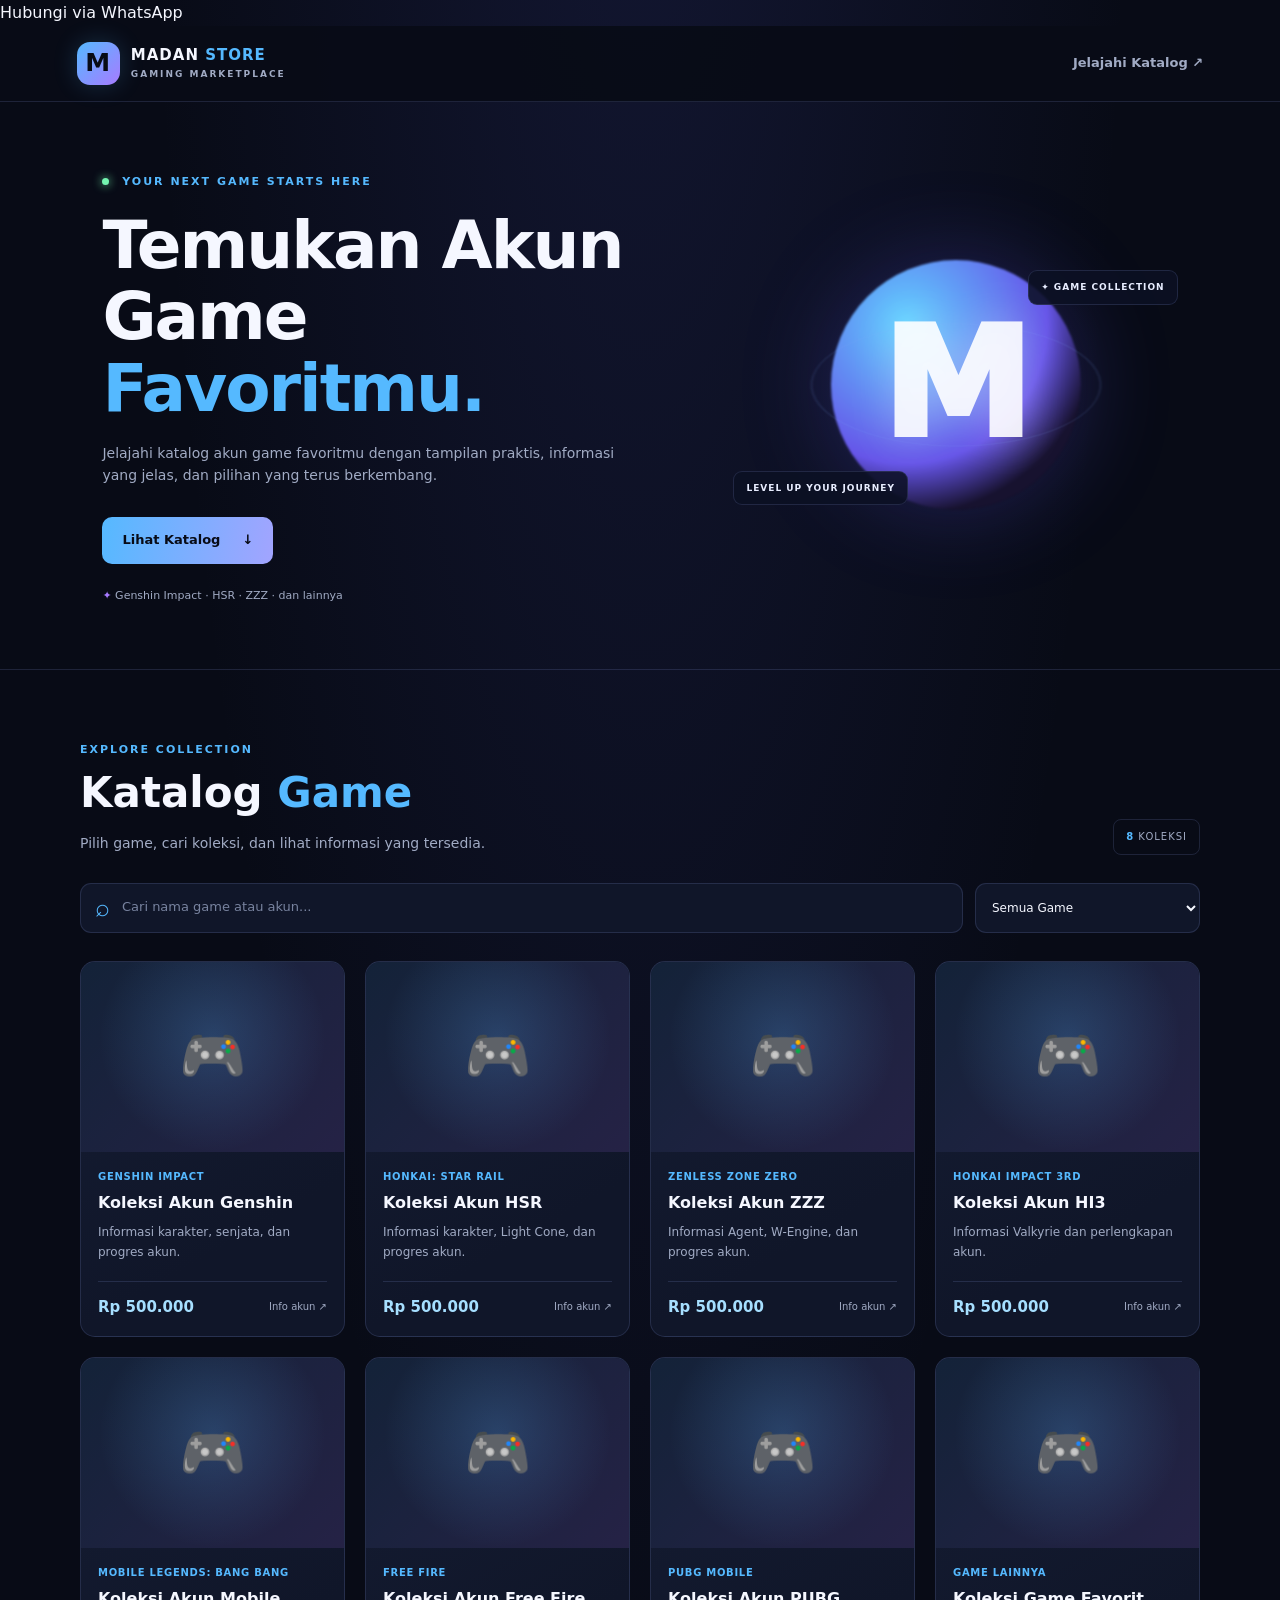
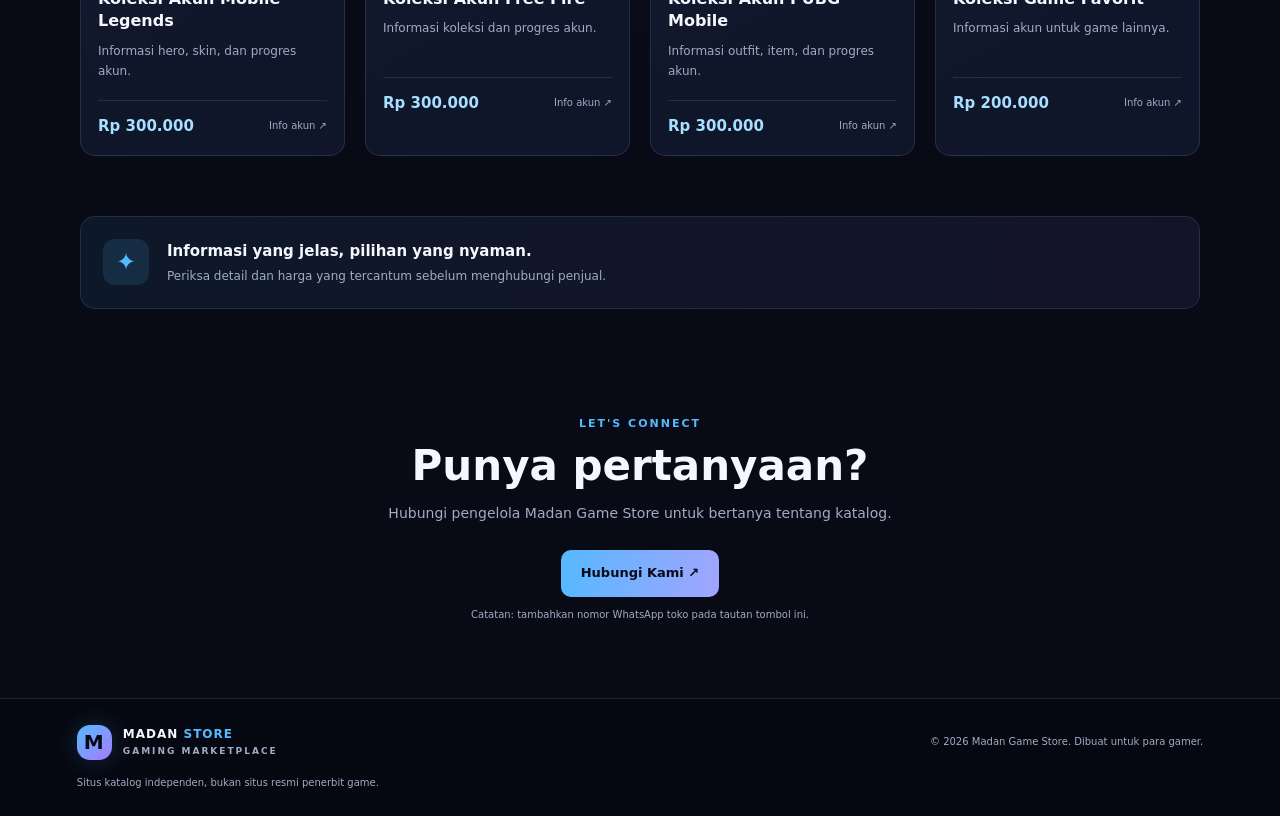
==== commit a8ce5628: "Update index.html" ====
--- a/index.html
+++ b/index.html
@@ -2,6 +2,11 @@
 <!DOCTYPE html>
 <html lang="id">
 <head>
+  <a href="https://wa.me/6285120170736"
+   target="_blank"
+   rel="noopener">
+  Hubungi via WhatsApp
+  </a>
   <meta charset="UTF-8">
   <meta name="viewport" content="width=device-width, initial-scale=1.0">
   <meta name="theme-color" content="#080b16">
--- a/style.css
+++ b/style.css
@@ -1,40 +1,32 @@
 
-/* ========================================
-   MADAN GAME STORE - STYLE UTAMA
-   ======================================== */
+:root {
+  --bg: #080b16;
+  --panel: #101629;
+  --panel-light: #151d34;
+  --text: #f5f7ff;
+  --muted: #a1abc4;
+  --blue: #55b9ff;
+  --purple: #a77bff;
+  --border: rgba(153, 174, 255, .15);
+}
 
 * {
   box-sizing: border-box;
-  margin: 0;
-  padding: 0;
-}
-
-:root {
-  --bg: #0b1020;
-  --card: #151d32;
-  --card-light: #1c2740;
-  --text: #f5f7ff;
-  --muted: #aab5cc;
-  --primary: #7c5cff;
-  --primary-hover: #6545ed;
-  --border: #2b3652;
-  --success: #39d98a;
 }
 
 html {
   scroll-behavior: smooth;
+  scroll-padding-top: 80px;
 }
 
 body {
-  font-family: Arial, Helvetica, sans-serif;
-  background: var(--bg);
+  margin: 0;
+  background:
+    radial-gradient(ellipse at 50% -20%, rgba(69, 76, 180, .19), transparent 55%),
+    var(--bg);
   color: var(--text);
+  font-family: system-ui, -apple-system, BlinkMacSystemFont, "Segoe UI", sans-serif;
   line-height: 1.6;
-  min-height: 100vh;
-}
-
-img {
-  max-width: 100%;
 }
 
 a {
@@ -42,332 +34,627 @@
   text-decoration: none;
 }
 
-button,
-input,
-textarea,
-select {
+.navbar {
+  min-height: 76px;
+  padding: 14px 6%;
+  display: flex;
+  align-items: center;
+  justify-content: space-between;
+  gap: 16px;
+  border-bottom: 1px solid var(--border);
+  background: rgba(8, 11, 22, .92);
+}
+
+.brand {
+  display: inline-flex;
+  align-items: center;
+  gap: 11px;
+  font-size: 15px;
+  font-weight: 900;
+  letter-spacing: 1px;
+  line-height: 1.2;
+}
+
+.brand-icon {
+  display: grid;
+  place-items: center;
+  width: 43px;
+  height: 43px;
+  border-radius: 13px;
+  background: linear-gradient(135deg, var(--blue), var(--purple));
+  color: #080b16;
+  font-size: 25px;
+  box-shadow: 0 0 24px rgba(85, 185, 255, .2);
+}
+
+.brand-accent {
+  color: var(--blue);
+}
+
+.brand small {
+  display: block;
+  margin-top: 5px;
+  color: var(--muted);
+  font-size: 9px;
+  letter-spacing: 2px;
+}
+
+.nav-link {
+  color: var(--muted);
+  font-size: 13px;
+  font-weight: 700;
+}
+
+.nav-link:hover {
+  color: var(--blue);
+}
+
+.hero {
+  min-height: 460px;
+  padding: 65px 8%;
+  display: grid;
+  grid-template-columns: 1.15fr .85fr;
+  align-items: center;
+  gap: 30px;
+  overflow: hidden;
+  border-bottom: 1px solid var(--border);
+}
+
+.hero-content {
+  position: relative;
+  z-index: 2;
+}
+
+.eyebrow {
+  color: var(--blue);
+  font-size: 11px;
+  font-weight: 800;
+  letter-spacing: 2px;
+}
+
+.live-dot {
+  display: inline-block;
+  width: 7px;
+  height: 7px;
+  margin-right: 7px;
+  border-radius: 50%;
+  background: #74f5b0;
+  box-shadow: 0 0 10px #74f5b0;
+}
+
+.hero h1 {
+  margin: 18px 0;
+  font-size: clamp(38px, 5.4vw, 66px);
+  line-height: 1.08;
+  letter-spacing: -2px;
+}
+
+.hero h1 span,
+.section-heading h2 span {
+  color: var(--blue);
+}
+
+.hero-desc,
+.section-heading p,
+.contact > p {
+  max-width: 520px;
+  color: var(--muted);
+  font-size: 14px;
+}
+
+.primary-button {
+  display: inline-flex;
+  align-items: center;
+  gap: 22px;
+  margin-top: 16px;
+  padding: 13px 20px;
+  border: 0;
+  border-radius: 10px;
+  background: linear-gradient(100deg, var(--blue), #a2a4ff);
+  color: #080b16;
+  font-weight: 900;
+  font-size: 13px;
+  transition: transform .2s ease, filter .2s ease;
+}
+
+.primary-button:hover {
+  transform: translateY(-2px);
+  filter: brightness(1.08);
+}
+
+.hero-note {
+  margin-top: 23px;
+  color: var(--muted);
+  font-size: 11px;
+}
+
+.hero-note span {
+  color: var(--purple);
+}
+
+.hero-art {
+  position: relative;
+  min-height: 300px;
+  display: grid;
+  place-items: center;
+  isolation: isolate;
+}
+
+.orb {
+  position: absolute;
+  z-index: -1;
+  border-radius: 50%;
+  filter: blur(1px);
+}
+
+.orb-one {
+  width: 250px;
+  height: 250px;
+  background: radial-gradient(circle at 30% 25%, #5ed0ff, #6655e9 55%, #17122f 75%);
+  box-shadow: 0 0 90px rgba(100, 91, 255, .25);
+}
+
+.orb-two {
+  width: 290px;
+  height: 290px;
+  border: 1px solid rgba(124, 172, 255, .25);
+  transform: rotateX(65deg) rotateZ(-25deg);
+}
+
+.hero-symbol {
+  color: rgba(255, 255, 255, .9);
+  font-size: 150px;
+  font-weight: 1000;
+  line-height: 1;
+  text-shadow: 0 0 45px rgba(255, 255, 255, .3);
+}
+
+.floating-tag {
+  position: absolute;
+  padding: 9px 12px;
+  border: 1px solid var(--border);
+  border-radius: 9px;
+  background: rgba(12, 17, 36, .88);
+  color: #e8edff;
+  font-size: 9px;
+  font-weight: 800;
+  letter-spacing: 1px;
+}
+
+.tag-top {
+  top: 35px;
+  right: 0;
+}
+
+.tag-bottom {
+  bottom: 30px;
+  left: 0;
+}
+
+.section {
+  width: min(1120px, 88%);
+  margin: 0 auto;
+}
+
+.catalog {
+  padding-top: 65px;
+  padding-bottom: 55px;
+}
+
+.section-heading {
+  display: flex;
+  align-items: end;
+  justify-content: space-between;
+  gap: 20px;
+}
+
+.section-heading h2,
+.contact h2 {
+  margin: 7px 0;
+  font-size: clamp(29px, 4vw, 42px);
+  line-height: 1.2;
+}
+
+.section-heading p {
+  margin-bottom: 0;
+}
+
+.catalog-count {
+  flex-shrink: 0;
+  padding: 9px 12px;
+  border: 1px solid var(--border);
+  border-radius: 8px;
+  color: var(--muted);
+  font-size: 10px;
+  letter-spacing: 1px;
+}
+
+.catalog-count span {
+  color: var(--blue);
+  font-weight: 900;
+}
+
+.toolbar {
+  display: flex;
+  gap: 12px;
+  margin: 28px 0;
+}
+
+.search-box {
+  min-width: 0;
+  flex: 1;
+  display: flex;
+  align-items: center;
+  gap: 10px;
+  padding: 0 14px;
+  border: 1px solid var(--border);
+  border-radius: 11px;
+  background: var(--panel);
+}
+
+.search-box > span {
+  color: var(--blue);
+  font-size: 25px;
+}
+
+.search-box input {
+  width: 100%;
+  min-height: 48px;
+  border: 0;
+  outline: 0;
+  background: transparent;
+  color: var(--text);
   font: inherit;
-}
-
-/* HEADER */
-
-header {
-  position: sticky;
-  top: 0;
-  z-index: 100;
-  padding: 16px 20px;
-  background: rgba(11, 16, 32, 0.96);
-  border-bottom: 1px solid var(--border);
-  backdrop-filter: blur(12px);
-}
-
-header h1 {
-  font-size: clamp(22px, 5vw, 32px);
-  font-weight: 800;
-  color: #ffffff;
-  overflow-wrap: anywhere;
-}
-
-header p {
-  color: var(--muted);
-  font-size: 14px;
-}
-
-/* LINK DAN TOMBOL */
-
-button,
-.btn {
-  display: inline-block;
-  padding: 11px 16px;
-  border: none;
-  border-radius: 10px;
-  background: var(--primary);
-  color: #ffffff;
-  font-weight: bold;
-  cursor: pointer;
-  transition: background 0.2s ease;
-}
-
-button:hover,
-.btn:hover {
-  background: var(--primary-hover);
-}
-
-button:disabled {
-  opacity: 0.6;
-  cursor: not-allowed;
-}
-
-/* KONTEN UTAMA */
-
-main {
-  width: min(1100px, 100%);
-  margin: 0 auto;
-  padding: 24px 16px 50px;
-}
-
-section {
-  margin-bottom: 32px;
-}
-
-section h2 {
-  font-size: 23px;
-  margin-bottom: 14px;
-}
-
-p {
-  overflow-wrap: anywhere;
-}
-
-/* AREA KATALOG */
-
-#products {
+  font-size: 13px;
+}
+
+.search-box input::placeholder {
+  color: #78839f;
+}
+
+.toolbar select {
+  width: 225px;
+  max-width: 45%;
+  padding: 0 12px;
+  border: 1px solid var(--border);
+  border-radius: 11px;
+  outline: 0;
+  background: var(--panel);
+  color: var(--text);
+  font: inherit;
+  font-size: 12px;
+}
+
+.products-grid {
   display: grid;
-  grid-template-columns: repeat(2, minmax(0, 1fr));
-  gap: 14px;
-  align-items: stretch;
-}
-
-/* KARTU PRODUK */
-
-.product,
-.product-card,
-#products article {
+  grid-template-columns: repeat(3, minmax(0, 1fr));
+  gap: 20px;
+}
+
+.product-card {
   min-width: 0;
   overflow: hidden;
-  background: var(--card);
   border: 1px solid var(--border);
-  border-radius: 14px;
-  box-shadow: 0 5px 18px rgba(0, 0, 0, 0.18);
-}
-
-/* GAMBAR PRODUK */
+  border-radius: 15px;
+  background: linear-gradient(150deg, var(--panel-light), var(--panel) 70%);
+  transition: transform .22s ease, border-color .22s ease;
+}
+
+.product-card:hover {
+  transform: translateY(-4px);
+  border-color: rgba(85, 185, 255, .55);
+}
 
 .cover {
-  width: 100%;
-  height: 160px;
-  display: block;
   position: relative;
+  display: grid;
+  place-items: center;
+  height: 190px;
   overflow: hidden;
-  background: #171923;
+  background:
+    radial-gradient(circle at 50% 40%, rgba(85, 185, 255, .22), transparent 65%),
+    #0c1122;
 }
 
 .cover img {
+  position: absolute;
+  inset: 0;
   display: block;
   width: 100%;
   height: 100%;
   object-fit: cover;
   object-position: center;
-  transition: transform 0.25s ease;
-}
-
-.cover img:hover {
-  transform: scale(1.04);
-}
-
-/* KONTEN KARTU */
-
-.product h3,
-.product-card h3,
-#products article h3 {
-  color: var(--text);
+}
+
+.cover-fallback {
+  display: grid;
+  place-items: center;
+  width: 100%;
+  height: 100%;
+  color: var(--blue);
+  font-size: 54px;
+  background: linear-gradient(135deg, rgba(85, 185, 255, .1), rgba(167, 123, 255, .16));
+}
+
+.product-info {
+  padding: 17px;
+}
+
+.game-name {
+  margin: 0 0 7px;
+  color: var(--blue);
+  font-size: 10px;
+  font-weight: 800;
+  letter-spacing: .7px;
+  text-transform: uppercase;
+}
+
+.product-info h3 {
+  margin: 0 0 8px;
   font-size: 16px;
   line-height: 1.4;
-  padding: 12px 12px 4px;
-  overflow-wrap: anywhere;
-}
-
-.product p,
-.product-card p,
-#products article p {
-  color: var(--muted);
-  font-size: 13px;
-  padding: 4px 12px;
-}
-
-.product .price,
-.product-card .price {
-  color: var(--success);
-  font-size: 17px;
-  font-weight: bold;
-}
-
-/* FORM TAMBAH PRODUK */
-
-form {
+}
+
+.description {
+  min-height: 42px;
+  margin: 0;
+  color: var(--muted);
+  font-size: 12px;
+  line-height: 1.7;
+}
+
+.card-bottom {
+  display: flex;
+  align-items: center;
+  justify-content: space-between;
+  gap: 8px;
+  margin-top: 17px;
+  padding-top: 13px;
+  border-top: 1px solid var(--border);
+}
+
+.price {
+  color: #a6dfff;
+  font-size: 15px;
+  font-weight: 900;
+}
+
+.detail-label {
+  color: var(--muted);
+  font-size: 10px;
+}
+
+.empty-message {
+  grid-column: 1 / -1;
+  padding: 40px 15px;
+  border: 1px dashed var(--border);
+  border-radius: 12px;
+  color: var(--muted);
+  text-align: center;
+}
+
+.info-strip {
+  display: flex;
+  align-items: center;
+  gap: 18px;
+  margin-top: 5px;
+  margin-bottom: 55px;
+  padding: 22px;
+  border: 1px solid var(--border);
+  border-radius: 15px;
+  background: linear-gradient(100deg, rgba(85, 185, 255, .08), rgba(167, 123, 255, .08));
+}
+
+.info-icon {
   display: grid;
-  gap: 12px;
-  width: 100%;
-  padding: 18px;
-  background: var(--card);
-  border: 1px solid var(--border);
-  border-radius: 14px;
-}
-
-label {
-  display: block;
-  color: var(--text);
-  font-size: 14px;
-  font-weight: bold;
-}
-
-input,
-textarea,
-select {
-  width: 100%;
-  min-width: 0;
-  padding: 12px;
-  border: 1px solid var(--border);
-  border-radius: 9px;
-  outline: none;
-  background: #0e1628;
-  color: var(--text);
-}
-
-input:focus,
-textarea:focus,
-select:focus {
-  border-color: var(--primary);
-}
-
-input[type="file"] {
-  padding: 9px;
-}
-
-textarea {
-  min-height: 100px;
-  resize: vertical;
-}
-
-input[type="checkbox"],
-input[type="radio"] {
-  width: auto;
-}
-
-/* PESAN STATUS */
-
-#status,
-.status,
-#message {
-  color: var(--muted);
-  font-size: 14px;
-  overflow-wrap: anywhere;
-}
-
-/* NAVIGASI DAN FOOTER */
-
-nav {
+  place-items: center;
+  flex-shrink: 0;
+  width: 46px;
+  height: 46px;
+  border-radius: 12px;
+  background: rgba(85, 185, 255, .12);
+  color: var(--blue);
+  font-size: 24px;
+}
+
+.info-strip h3 {
+  margin: 0 0 4px;
+  font-size: 15px;
+}
+
+.info-strip p {
+  margin: 0;
+  color: var(--muted);
+  font-size: 12px;
+}
+
+.contact {
+  padding: 45px 0 65px;
+  text-align: center;
+}
+
+.contact > p {
+  margin: 10px auto;
+}
+
+.contact-note {
+  font-size: 10px !important;
+}
+
+.footer {
   display: flex;
   flex-wrap: wrap;
-  gap: 10px;
-  margin-top: 12px;
-}
-
-nav a {
-  color: #d7d0ff;
-}
-
-footer {
-  padding: 24px 16px;
+  align-items: center;
+  justify-content: space-between;
+  gap: 15px;
+  padding: 25px 6%;
   border-top: 1px solid var(--border);
-  text-align: center;
-  color: var(--muted);
-  font-size: 13px;
-}
-
-/* TAMPILAN HP KECIL */
-
-@media (max-width: 380px) {
-  #products {
+  background: #060811;
+}
+
+.footer > p {
+  color: var(--muted);
+  font-size: 10px;
+}
+
+.footer-brand {
+  font-size: 12px;
+}
+
+.footer-brand .brand-icon {
+  width: 35px;
+  height: 35px;
+  font-size: 20px;
+}
+
+.disclaimer {
+  width: 100%;
+  margin: 0;
+}
+
+@media (min-width: 1100px) {
+  .products-grid {
+    grid-template-columns: repeat(4, minmax(0, 1fr));
+  }
+}
+
+@media (max-width: 760px) {
+  .hero {
     grid-template-columns: 1fr;
+    padding: 50px 7%;
+  }
+
+  .hero-art {
+    min-height: 250px;
+  }
+
+  .orb-one {
+    width: 200px;
+    height: 200px;
+  }
+
+  .orb-two {
+    width: 235px;
+    height: 235px;
+  }
+
+  .hero-symbol {
+    font-size: 120px;
+  }
+
+  .tag-top {
+    right: 5%;
+  }
+
+  .tag-bottom {
+    left: 5%;
+  }
+
+  .products-grid {
+    grid-template-columns: repeat(2, minmax(0, 1fr));
+    gap: 12px;
   }
 
   .cover {
-    height: 200px;
-  }
-
-  header {
+    height: 155px;
+  }
+
+  .product-info {
     padding: 12px;
   }
 
-  main {
-    padding: 18px 12px 36px;
-  }
-}
-
-/* TAMPILAN TABLET DAN KOMPUTER */
-
-@media (min-width: 700px) {
-  #products {
-    grid-template-columns: repeat(3, minmax(0, 1fr));
-    gap: 20px;
+  .product-info h3 {
+    font-size: 14px;
+  }
+
+  .price {
+    font-size: 12px;
+  }
+
+  .section {
+    width: 90%;
+  }
+}
+
+@media (max-width: 430px) {
+  .navbar {
+    padding: 12px 5%;
+  }
+
+  .brand {
+    gap: 8px;
+    font-size: 12px;
+  }
+
+  .brand-icon {
+    width: 37px;
+    height: 37px;
+  }
+
+  .brand small {
+    font-size: 8px;
+    letter-spacing: 1px;
+  }
+
+  .nav-link {
+    max-width: 100px;
+    font-size: 11px;
+    text-align: right;
+  }
+
+  .section-heading {
+    align-items: start;
+  }
+
+  .catalog-count {
+    margin-top: 20px;
+    padding: 7px;
+    font-size: 8px;
+  }
+
+  .toolbar {
+    flex-direction: column;
+  }
+
+  .toolbar select {
+    width: 100%;
+    max-width: 100%;
+    min-height: 46px;
   }
 
   .cover {
-    height: 190px;
-  }
-
-  main {
-    padding: 32px 24px 60px;
-  }
-}
-
-@media (min-width: 1000px) {
-  #products {
-    grid-template-columns: repeat(4, minmax(0, 1fr));
-  }
-  }
-
-/* Tombol Grup Madan */
-.madan-group-button {
-  display: flex;
-  align-items: center;
-  gap: 16px;
-  width: 100%;
-  min-height: 100px;
-  padding: 20px;
-  margin: 18px 0;
-  box-sizing: border-box;
-  background: linear-gradient(135deg, #11182b, #203958);
-  border: 1px solid #55a6ff;
-  border-radius: 18px;
-  color: #fff;
-  text-decoration: none;
-}
-
-.madan-group-button:hover {
-  border-color: #63e5ed;
-}
-
-.madan-group-icon {
-  display: grid;
-  place-items: center;
-  width: 64px;
-  height: 64px;
-  flex: 0 0 64px;
-  font-size: 44px;
-  background: #183b52;
-  border-radius: 16px;
-}
-
-.madan-group-text {
-  display: flex;
-  flex: 1;
-  flex-direction: column;
-  gap: 7px;
-}
-
-.madan-group-text strong {
-  font-size: 19px;
-}
-
-.madan-group-text small {
-  color: #aab6cf;
-  font-size: 13px;
-  line-height: 1.5;
-}
-
-.madan-group-arrow {
-  font-size: 34px;
-  color: #63e5ed;
-    }
+    height: 125px;
+  }
+
+  .description {
+    min-height: 55px;
+    font-size: 11px;
+  }
+
+  .card-bottom {
+    align-items: start;
+    flex-direction: column;
+  }
+
+  .info-strip {
+    align-items: start;
+    padding: 16px;
+  }
+
+  .footer {
+    align-items: start;
+    flex-direction: column;
+  }
+}
+
+@media (prefers-reduced-motion: reduce) {
+  html {
+    scroll-behavior: auto;
+  }
+
+  *,
+  *::before,
+  *::after {
+    transition-duration: 0.01ms !important;
+  }
+   }
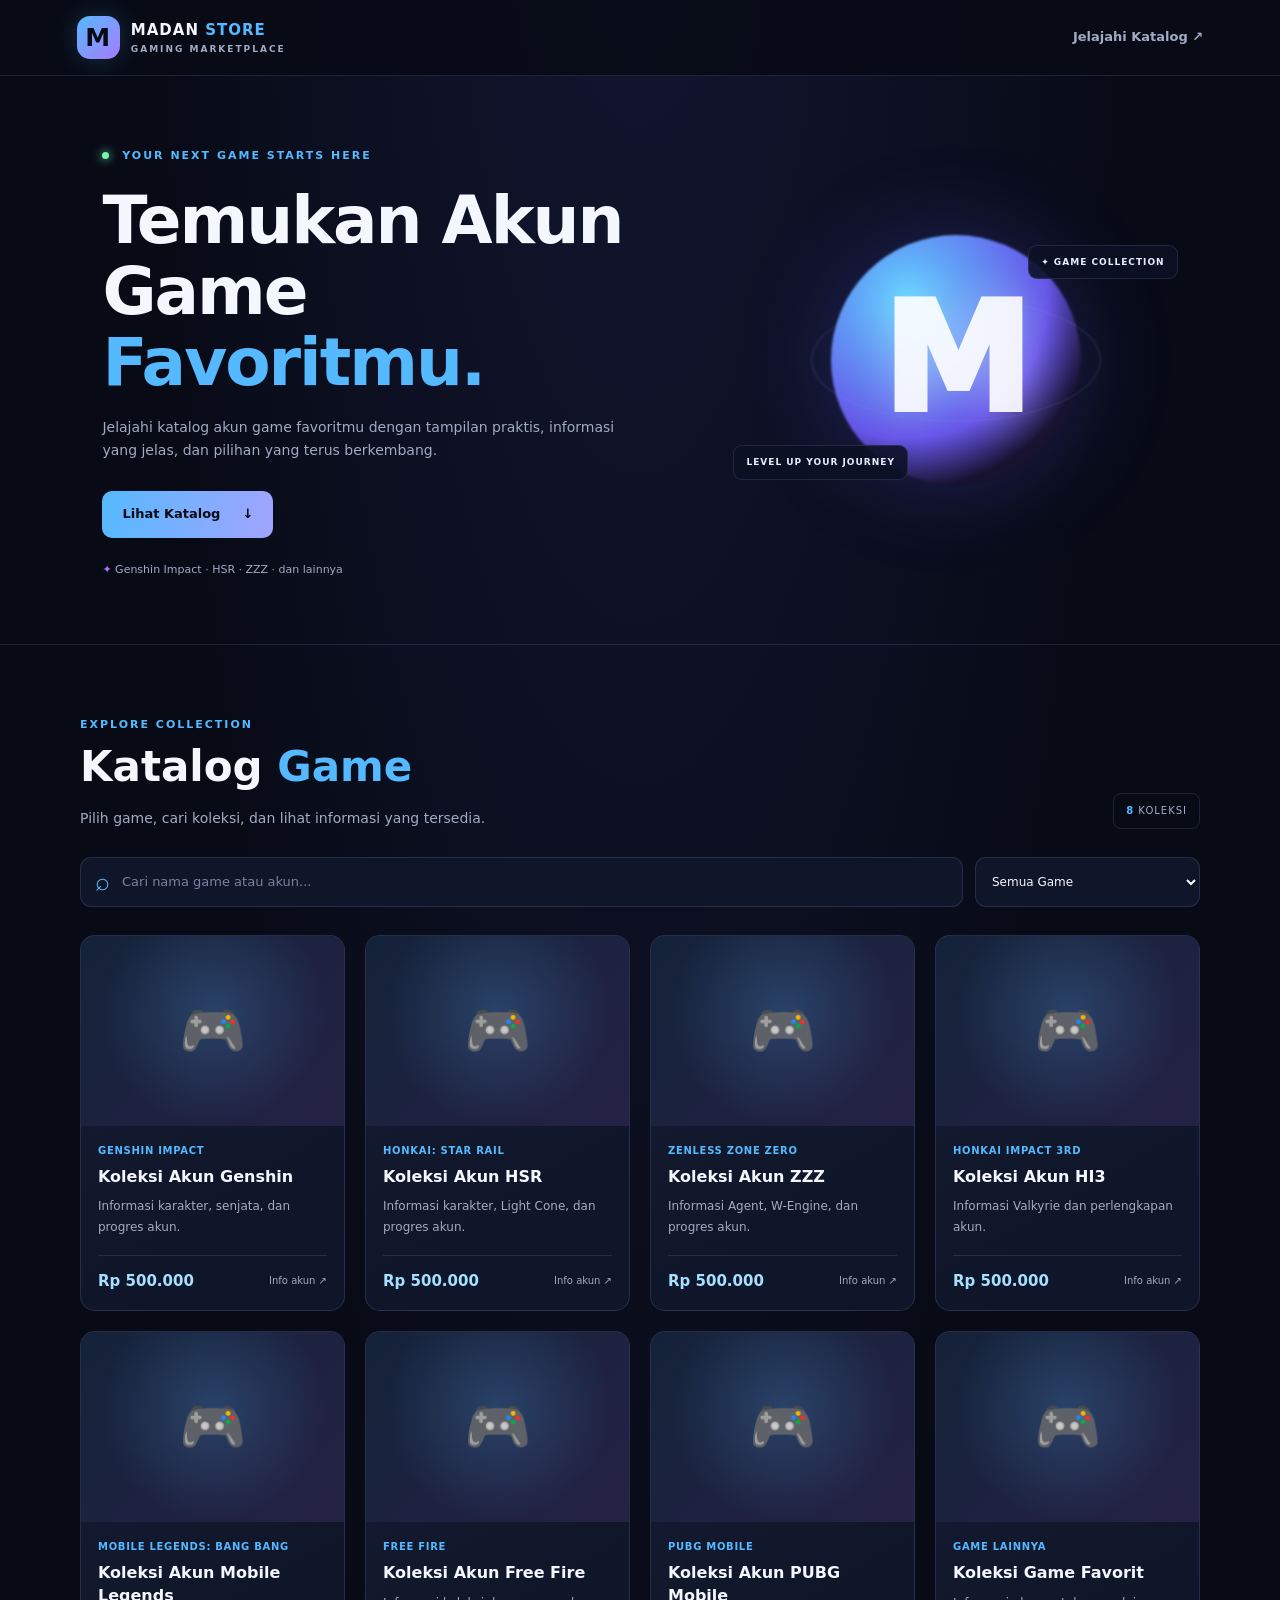
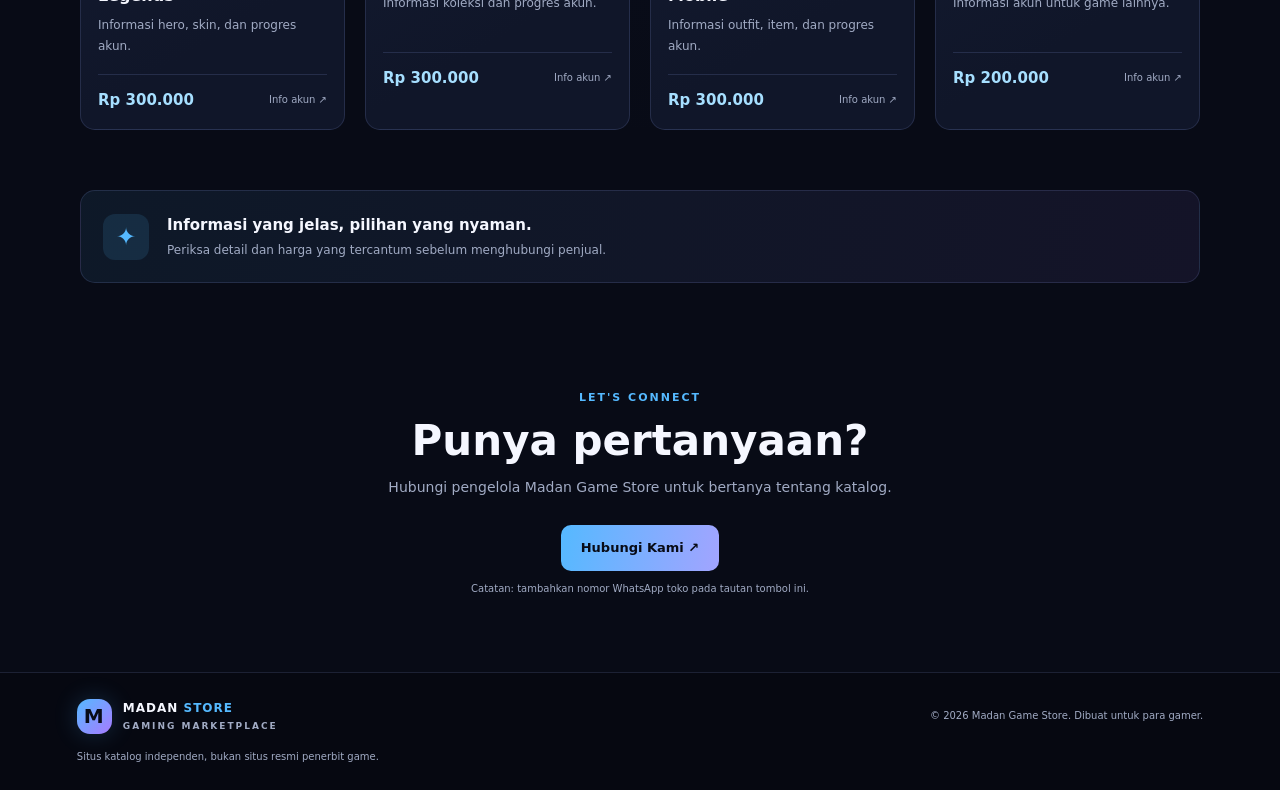
==== commit 0b772ec3: "Update index.html" ====
--- a/index.html
+++ b/index.html
@@ -2,11 +2,6 @@
 <!DOCTYPE html>
 <html lang="id">
 <head>
-  <a href="https://wa.me/6285120170736"
-   target="_blank"
-   rel="noopener">
-  Hubungi via WhatsApp
-  </a>
   <meta charset="UTF-8">
   <meta name="viewport" content="width=device-width, initial-scale=1.0">
   <meta name="theme-color" content="#080b16">
